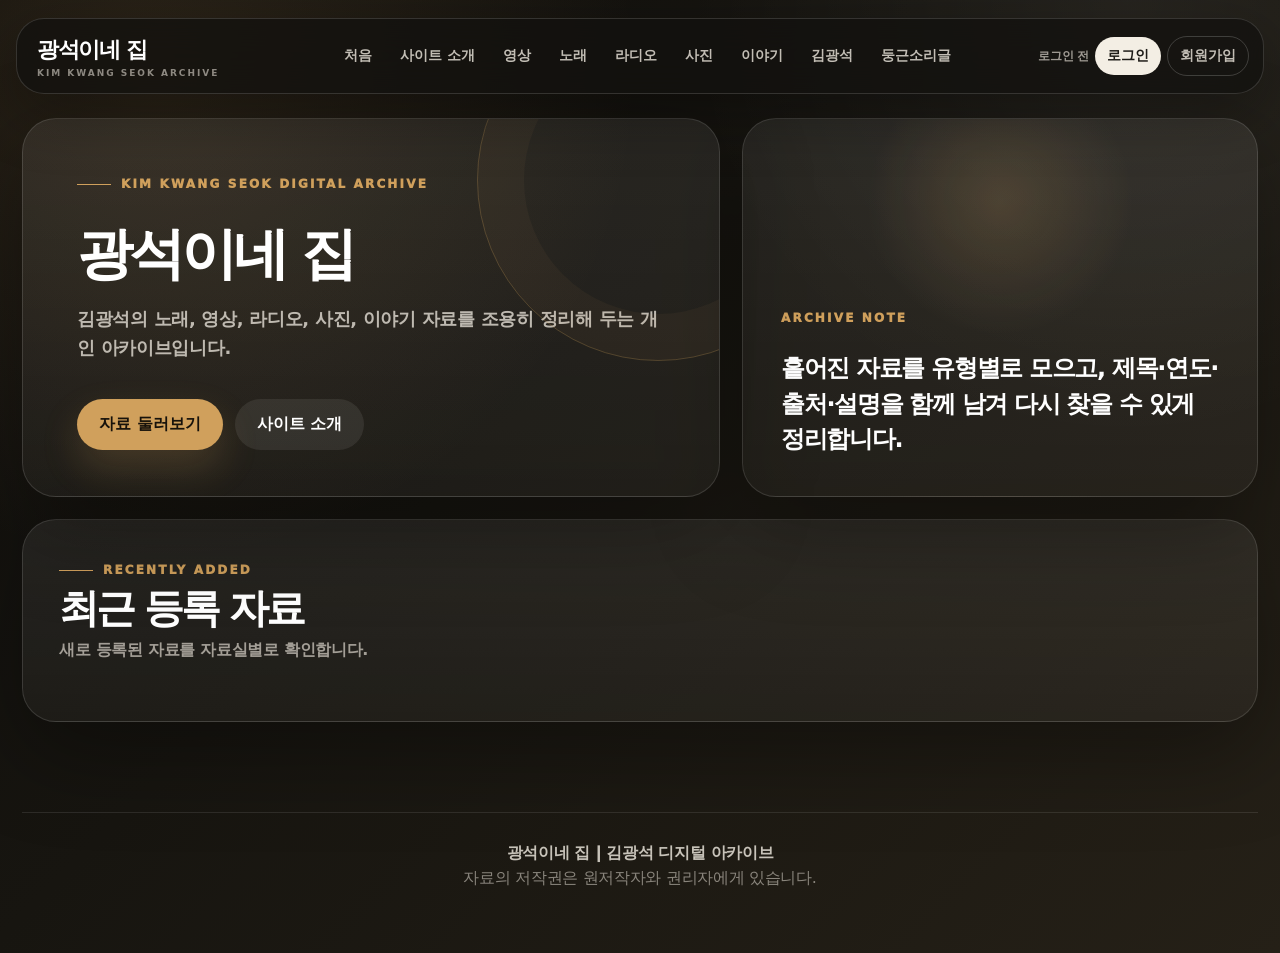
==== index.html @ 129013b8 "Add files via upload" ====
<!DOCTYPE html>
<html lang="ko">
<head>
  <meta charset="UTF-8" />
  <meta name="viewport" content="width=device-width, initial-scale=1.0, maximum-scale=1.0, user-scalable=no, viewport-fit=cover" />

  <script>
    // v117: 관리자 전용 라디오·영상·사진 다운로드 추가
    (function () {
      function blockEvent(event) {
        if (!event) return false;
        event.preventDefault();
        event.stopPropagation();
        return false;
      }

      document.addEventListener("contextmenu", blockEvent, true);
      document.addEventListener("dragstart", blockEvent, true);

      document.addEventListener("keydown", function (event) {
        var key = String(event.key || "").toLowerCase();
        var code = event.keyCode || event.which;
        var ctrl = event.ctrlKey || event.metaKey;
        var shift = event.shiftKey;

        var blocked =
          code === 123 || key === "f12" ||
          (ctrl && shift && ["i", "j", "c", "k"].indexOf(key) !== -1) ||
          (ctrl && ["u", "s"].indexOf(key) !== -1);

        if (blocked) return blockEvent(event);
      }, true);

      document.addEventListener("selectstart", function (event) {
        var tag = event.target && event.target.tagName ? event.target.tagName.toLowerCase() : "";
        if (["input", "textarea", "select", "option"].indexOf(tag) !== -1 || event.target?.isContentEditable) return true;
        return blockEvent(event);
      }, true);
    })();
  </script>
  <title>광석이네 집 | 김광석 디지털 아카이브</title>
  <link rel="stylesheet" href="style.css?v=board-url-no-share-v14" />

  <script>
    // v110: 영상글 수정 시 기존 영상 재생 정보 보존
    (function () {
      var VALID = ["home","siteinfo","videos","songs","radios","photos","stories","about","oneum","loginRequired","login","signup","mypage","admin"];
      function qsa(sel){ return Array.prototype.slice.call(document.querySelectorAll(sel)); }

      function show(page) {
        if (VALID.indexOf(page) === -1) page = "home";

        qsa(".page").forEach(function (el) { el.classList.remove("active"); });
        var target = document.getElementById(page);
        if (target) target.classList.add("active");

        document.body.classList.remove("mobile-nav-open","screen-protect-blur","print-protect");
        var overlay = document.getElementById("screenProtectOverlay");
        if (overlay) overlay.classList.add("hidden");

        var toggle = document.getElementById("mobileMenuToggle");
        if (toggle) {
          toggle.textContent = "☰ 메뉴";
          toggle.setAttribute("aria-expanded", "false");
        }

        try {
          if (location.hash !== "#" + page) history.pushState(null, "", "#" + page);
        } catch(e) {
          location.hash = page;
        }
      }

      window.__hardShowPage = show;
      window.goPage = window.goPage || function(page){ show(page); };

      document.addEventListener("click", function (ev) {
        var toggle = ev.target.closest("#mobileMenuToggle");
        if (toggle) {
          ev.preventDefault();
          ev.stopPropagation();
          var open = !document.body.classList.contains("mobile-nav-open");
          document.body.classList.toggle("mobile-nav-open", open);
          toggle.textContent = open ? "× 닫기" : "☰ 메뉴";
          toggle.setAttribute("aria-expanded", open ? "true" : "false");
          return;
        }

        var btn = ev.target.closest("[data-page-fallback]");
        if (!btn) return;
        ev.preventDefault();
        ev.stopPropagation();
        window.goPage(btn.getAttribute("data-page-fallback"));
      }, true);

      window.addEventListener("hashchange", function () {
        var page = location.hash.replace("#","").trim() || "home";
        if (VALID.indexOf(page) !== -1) show(page);
      });

      document.addEventListener("DOMContentLoaded", function () {
        var overlay = document.getElementById("screenProtectOverlay");
        if (overlay) overlay.classList.add("hidden");
        document.body.classList.remove("screen-protect-blur","print-protect");

        qsa("button[onclick*='goPage']").forEach(function (btn) {
          var match = String(btn.getAttribute("onclick") || "").match(/goPage\('([^']+)'\)/);
          if (match && !btn.hasAttribute("data-page-fallback")) {
            btn.setAttribute("data-page-fallback", match[1]);
          }
        });

        var logo = document.querySelector(".logo[onclick*='goPage']");
        if (logo && !logo.hasAttribute("data-page-fallback")) {
          logo.setAttribute("data-page-fallback", "home");
        }

        var page = location.hash.replace("#","").trim();
        if (page && VALID.indexOf(page) !== -1) show(page);
      });
    })();
  </script>

</head>
<body>

<script>
  // v9: 플레이리스트 완전 제거 안전장치
  (function () {
    window.__KWANGSEOKS_DISABLE_PLAYLIST__ = true;
    function removePlaylistUi() {
      try {
        ["playlistFullDetail", "userPlaylistPlayer", "playlistQueuePanel"].forEach(function (id) {
          var el = document.getElementById(id);
          if (el && el.parentNode) el.parentNode.removeChild(el);
        });
        document.querySelectorAll(".playlist-full-detail,.playlist-player,.playlist-queue-panel,.playlist-add-row").forEach(function (el) {
          if (el && el.parentNode) el.parentNode.removeChild(el);
        });
        document.body && document.body.classList.remove("has-open-playlist-player");
        [
          "kwangseoks_user_playlist_song_ids_v1",
          "kwangseoks_user_playlist_day_key_v1",
          "kwangseoks_user_playlist_state_v1"
        ].forEach(function (key) { localStorage.removeItem(key); });
      } catch (e) {}
    }
    document.addEventListener("DOMContentLoaded", removePlaylistUi);
    window.addEventListener("load", removePlaylistUi);
    setTimeout(removePlaylistUi, 100);
    setTimeout(removePlaylistUi, 800);
  })();
</script>

  <aside id="dailyRecommendPlayer" class="daily-player" aria-label="오늘의 추천곡 플레이어">
    <div class="daily-player-card">
      <button type="button" id="dailyPlayerCloseBtn" class="daily-player-close" aria-label="오늘의 추천곡 닫기">×</button>
      <div class="daily-player-label">오늘의 추천곡</div>
      <img id="dailyPlayerCover" class="daily-player-cover" src="" alt="오늘의 추천곡 커버" draggable="false" oncontextmenu="return false" />
      <div id="dailyPlayerTitle" class="daily-player-title">재생할 곡이 없습니다</div>
      <div id="dailyPlayerSub" class="daily-player-sub">Songs에 음원을 등록하면 오늘의 추천곡이 표시됩니다.</div>

      <div class="daily-player-controls">
        <button type="button" id="dailyPlayerPlayBtn" class="daily-play-btn" aria-label="재생">▶</button>
        <div class="daily-player-time">
          <span id="dailyPlayerCurrent">0:00</span>
          <span id="dailyPlayerDuration">0:00</span>
        </div>
      </div>

      <input id="dailyPlayerProgress" class="daily-player-progress" type="range" min="0" max="1000" value="0" step="1" aria-label="재생 위치" />
      <div class="daily-volume-row compact-volume-row" style="width:78px;max-width:78px;height:18px;margin-top:6px;display:flex;align-items:center;gap:5px;">
        <button type="button" id="dailyPlayerMuteBtn" class="daily-mute-btn" aria-label="음소거" style="width:18px;height:18px;min-width:18px;padding:0;font-size:9px;line-height:1;">V</button>
        <input id="dailyPlayerVolume" class="daily-volume-slider" type="range" min="0" max="100" value="70" step="1" aria-label="볼륨 조절" style="width:54px;max-width:54px;min-width:54px;height:2px;margin:0;padding:0;accent-color:#ffffff;" />
      </div>
      <div class="daily-hide-options" aria-label="오늘의 추천곡 숨기기 옵션">
        <button type="button" id="dailyPlayerHide1hBtn" class="daily-hide-option-btn">1시간 숨기기</button>
        <button type="button" id="dailyPlayerHide24hBtn" class="daily-hide-option-btn">24시간 숨기기</button>
      </div>
      <audio id="dailyPlayerAudio" preload="metadata" controlsList="nodownload noplaybackrate" oncontextmenu="return false"></audio>
    </div>
  </aside>

<div id="screenProtectOverlay" class="screen-protect-overlay hidden">
    <div>화면 보호 모드입니다.</div>
  </div>

  <header class="site-header">
    <div class="logo" onclick="goPage('home')">
      <strong id="siteLogoText">광석이네 집</strong>
      <small id="siteLogoSubText">KIM KWANG SEOK ARCHIVE</small>
    </div>

    <button type="button" id="mobileMenuToggle" class="mobile-menu-toggle" aria-label="모바일 메뉴 열기" aria-expanded="false">☰ 메뉴</button>

    <nav id="siteNav">
      <button data-page-fallback="home" onclick="goPage('home')">처음</button>
      <button data-page-fallback="siteinfo" onclick="goPage('siteinfo')">사이트 소개</button>
      <button data-page-fallback="videos" onclick="goPage('videos')">영상</button>
      <button data-page-fallback="songs" onclick="goPage('songs')">노래</button>
      <button data-page-fallback="radios" onclick="goPage('radios')">라디오</button>
      <button data-page-fallback="photos" onclick="goPage('photos')">사진</button>
      <button data-page-fallback="stories" onclick="goPage('stories')">이야기</button>
      <button data-page-fallback="about" onclick="goPage('about')">김광석</button>
      <button data-page-fallback="oneum" onclick="goPage('oneum')">둥근소리글</button>
    </nav>

    <div class="auth-area">
      <span id="userStatus">로그인 전</span>
      <button id="loginBtn" data-page-fallback="login" onclick="goPage('login')">로그인</button>
      <button id="signupBtn" data-page-fallback="signup" onclick="goPage('signup')">회원가입</button>
      <button id="mypageBtn" class="hidden" data-page-fallback="mypage" onclick="goPage('mypage')">내 정보</button>
      <button id="logoutBtn" class="hidden">로그아웃</button>
    </div>
  </header>

  <main>
    <section id="home" class="page active home-v12-page">
      <audio id="homeVoiceAudio" class="home-voice-hidden-audio" preload="auto" playsinline></audio>
      <button id="homeRecordStage" class="home-record-stage home-v12-record-hidden" type="button" aria-label="오늘의 음반 숨기기">
        <img id="homeRecordDisc" class="home-record-disc" alt="오늘의 음반" />
      </button>

      <section class="home-v12-hero" id="homeHero" aria-label="광석이네 집 메인">
        <div class="home-v12-title-block">
          <p class="home-v12-kicker">KIM KWANG SEOK DIGITAL ARCHIVE</p>
          <h1 id="homeTitle">광석이네 집</h1>
          <p id="homeDescription">김광석의 노래, 영상, 라디오, 사진, 이야기 자료를 조용히 정리해 두는 개인 아카이브입니다.</p>
          <div class="home-v12-actions">
            <button type="button" class="home-v12-primary" data-page-fallback="videos" onclick="goPage('videos')">자료 둘러보기</button>
            <button type="button" class="home-v12-secondary" data-page-fallback="siteinfo" onclick="goPage('siteinfo')">사이트 소개</button>
          </div>
        </div>

        <div class="home-v12-quote-card" aria-label="아카이브 소개">
          <span>ARCHIVE NOTE</span>
          <p>흩어진 자료를 유형별로 모으고, 제목·연도·출처·설명을 함께 남겨 다시 찾을 수 있게 정리합니다.</p>
        </div>
      </section>

      <!-- v15: 홈 화면의 자료 분류 버튼 영역 제거 -->

      <section class="content-section latest-by-category-section home-v12-latest-section">
        <div class="home-v12-section-head">
          <span>RECENTLY ADDED</span>
          <h2>최근 등록 자료</h2>
          <p class="helper-text">새로 등록된 자료를 자료실별로 확인합니다.</p>
        </div>
        <div id="latestByCategory" class="latest-category-grid"></div>
      </section>
    </section>

    <section id="siteinfo" class="page content-page site-info-page">
      <div class="page-title">
        <h1>사이트 안내</h1>
        <p>
          광석이네 집은 김광석을 기억하고 추억하기 위해 만든 개인형 디지털 아카이브입니다.
          김광석 자료방에서 모아 온 자료와 기록을 바탕으로, 노래·영상·사진·라디오·글을 한곳에서 살펴볼 수 있도록 정리하고 있습니다.
        </p>
      </div>

      <div class="site-guide-grid">
        <article class="site-guide-card site-guide-card-wide">
          <h2>광석이네 집은 어떤 공간인가요?</h2>
          <p>
            광석이네 집은 흩어져 있던 김광석 관련 자료를 자료 유형별로 모아두고, 제목·연도·출처·분류·설명을 함께 기록하는 아카이브 공간입니다.
            단순히 파일을 올려두는 곳이 아니라, 언제 어떤 자료인지, 어떤 맥락에서 남겨진 자료인지, 나중에 다시 찾을 때 어떤 단서가 필요한지를 함께 남기는 것을 목표로 합니다.
          </p>
          <p>
            이곳의 중심은 ‘소장’보다 ‘기억’입니다. 노래 한 곡, 공연 영상 하나, 짧은 라디오 음성, 오래된 사진 한 장이라도 그 시대의 분위기와 사람들의 추억을 함께 남기는 방식으로 정리해 가고 있습니다.
          </p>
        </article>

        <article class="site-guide-card site-guide-card-wide site-guide-purpose-card">
          <h2>운영 취지</h2>
          <p>
            광석이네 집은, 김광석을 기억하고 추억하기 위해 김광석 자료방이 만든 온라인 공간입니다.
          </p>
          <p>
            이곳은 한 가수를 소개하기 위한 단순한 자료실이 아닙니다. 김광석이라는 이름을 마음속에 간직하고 있는 사람들, 그의 노래를 들으며 한 시절을 지나온 사람들, 그리고 시간이 흐른 뒤에야 그의 목소리를 처음 만나게 된 사람들이 함께 머물 수 있도록 만든 작은 기억의 집입니다.
          </p>
          <p>
            김광석 자료방은 오랫동안 김광석과 관련된 여러 기록과 자료들을 모으고, 정리하고, 함께 나누기 위해 노력해 왔습니다. 그가 남긴 노래와 무대, 사진과 이야기, 라디오 속 목소리와 작은 기록들은 시간이 흐를수록 더 소중한 기억이 됩니다. 광석이네 집은 그런 자료와 마음들을 조금 더 편안하게 만날 수 있도록 마련한 공간입니다.
          </p>
          <p>
            김광석의 노래는 많은 사람들에게 단순한 음악으로만 남아 있지 않습니다. 어떤 이에게는 청춘의 한 장면이고, 어떤 이에게는 외로웠던 밤을 견디게 해준 위로이며, 또 어떤 이에게는 말로 다 표현하지 못했던 마음을 대신 불러준 목소리입니다. 그의 노래는 화려하지 않았지만 진심이 있었고, 큰 소리로 외치지 않았지만 오래 남는 울림이 있었습니다. 그래서 사람들은 지금도 그의 노래를 다시 듣고, 그의 표정을 다시 바라보며, 그가 남긴 시간들을 조용히 되새깁니다.
          </p>
          <p>
            광석이네 집은 그런 마음에서 출발했습니다. 흩어져 있는 김광석의 노래, 영상, 사진, 라디오 음성, 이야기와 기록들을 한곳에 모아두고, 누구나 편안하게 찾아와 보고 들을 수 있는 공간을 만들고자 했습니다. 오래된 무대 위의 모습, 라디오에서 흘러나오던 목소리, 앨범 속에 담긴 노래들, 그리고 그를 기억하는 여러 흔적들이 이곳에서 다시 하나의 이야기로 이어집니다.
          </p>
          <p>
            이곳에서 김광석은 과거의 인물로만 머물지 않습니다. 그의 노래는 여전히 누군가의 하루에 닿고, 그의 목소리는 지금도 낯선 시간 속에서 위로가 됩니다. 어제의 기억이 오늘의 마음과 만나고, 오래된 노래가 새로운 사람에게 다시 전해지는 곳. 광석이네 집은 바로 그런 만남을 위해 마련된 공간입니다.
          </p>
          <p>
            이 사이트는 김광석을 좋아했던 사람들에게는 다시 찾아오는 추억의 방이 되고, 아직 그를 잘 알지 못하는 사람들에게는 조용히 문을 열고 들어가 보는 첫 번째 입구가 되고자 합니다. 누군가는 이곳에서 잊고 지냈던 노래를 다시 만나고, 누군가는 사진 한 장 속 표정에서 그의 따뜻함을 느끼며, 또 누군가는 라디오 속 짧은 목소리에서 한 시대의 공기를 떠올릴 수 있을 것입니다.
          </p>
          <p>
            광석이네 집은 거창한 기념관이기보다, 마음 편히 들를 수 있는 작은 집에 가깝습니다. 노래가 흐르고, 기억이 머물고, 사람들이 조용히 앉아 이야기를 나누는 곳. 김광석 자료방은 이 공간을 통해 그의 음악을 사랑하는 마음들이 모이고, 시간이 지나도 사라지지 않을 기억들이 함께 지켜지기를 바랍니다.
          </p>
          <p>
            김광석은 떠났지만, 그의 노래는 여전히 우리 곁에 남아 있습니다. 그리고 그 노래를 기억하는 사람들이 있는 한, 그의 목소리는 계속해서 이어질 것입니다. 광석이네 집은 그 이어짐을 담기 위해 만들어졌습니다. 한 사람의 노래가 누군가의 삶 속에서 어떻게 오래 살아남는지, 그리고 그 기억이 어떻게 또 다른 사람에게 전해지는지를 조용히 보여주는 공간입니다.
          </p>
          <p>
            광석이네 집은 김광석을 그리워하는 사람들의 집입니다. 그의 노래를 사랑하는 사람들의 집이고, 그의 시간을 오래도록 기억하고 싶은 사람들의 집입니다. 그리고 그 마음을 소중히 간직해 온 김광석 자료방이, 더 많은 사람들과 함께 기억을 나누기 위해 열어둔 집입니다.
          </p>
          <p>
            이곳에 머무는 동안, 잠시라도 그의 노래가 다시 들리고, 그 시절의 마음이 되살아나고, 잊고 있던 추억 하나가 조용히 떠오른다면 좋겠습니다.
          </p>
          <p class="site-purpose-closing">
            <strong>그래서 광석이네 집은 오늘도 문을 열어둡니다.<br />
            김광석을 기억하는 사람들을 위해,<br />
            그리고 앞으로 김광석을 만나게 될 사람들을 위해.</strong>
          </p>
        </article>

        <article class="site-guide-card site-storage-list-card">
          <h2>자료실 구성</h2>
          <ul class="site-storage-list">
            <li><span class="site-storage-name">영상</span><span class="site-storage-desc">— 공연, 방송, 인터뷰 영상 자료</span></li>
            <li><span class="site-storage-name">노래</span><span class="site-storage-desc">— 앨범별 노래, 라이브 음원, 관련 설명</span></li>
            <li><span class="site-storage-name">라디오</span><span class="site-storage-desc">— 라디오 방송, 인터뷰, 음성 기록</span></li>
            <li><span class="site-storage-name">사진</span><span class="site-storage-desc">— 사진, 이미지, 시기별 기록</span></li>
            <li><span class="site-storage-name">이야기</span><span class="site-storage-desc">— 글, 일기, 이야기 자료</span></li>
            <li><span class="site-storage-name">김광석</span><span class="site-storage-desc">— 김광석에 대한 설명과 정리 글</span></li>
            <li><span class="site-storage-name">둥근소리글</span><span class="site-storage-desc">— 둥근소리글과 관련 기록 모음</span></li>
          </ul>
        </article>

        <article class="site-guide-card">
          <h2>이용 방법</h2>
          <ul>
            <li>상단 메뉴에서 원하는 자료실로 이동합니다.</li>
            <li>검색창에서 제목, 설명, 연도, 출처를 검색할 수 있습니다.</li>
            <li>카테고리 필터로 앨범·방송·공연·글 자료를 좁혀 볼 수 있습니다.</li>
            <li>자료 카드를 누르면 자세히 보기를 통해 설명과 미디어를 확인할 수 있습니다.</li>
            <li>음원은 재생 중 다른 곡을 틀면 기존 곡이 멈추도록 구성되어 있습니다.</li>
          </ul>
        </article>

        <article class="site-guide-card">
          <h2>노래 자료</h2>
          <p>
            Songs에서는 김광석의 노래 자료를 앨범·공연·출처별로 살펴볼 수 있습니다.
            자료 카드를 열면 곡 설명, 연도, 출처, 커버 이미지와 음원을 함께 확인할 수 있습니다.
          </p>
          <p>
            같은 제목의 곡이라도 정규앨범, 다시부르기, 라이브, 방송 음원이 서로 다를 수 있으므로 앨범/분류를 기준으로 구분해 볼 수 있습니다.
          </p>
        </article>

        <article class="site-guide-card">
          <h2>오늘의 추천곡</h2>
          <p>
            오른쪽 추천곡 카드에서는 매일 하나의 노래를 바로 들을 수 있습니다.
            추천곡은 매일 00:00에 자동으로 바뀌며, 노래에 맞는 커버 이미지가 함께 표시됩니다.
            같은 제목의 곡이 여러 앨범에 있을 수 있으므로 곡명 아래에 앨범/분류 정보도 함께 표시됩니다.
          </p>
        </article>


        <article class="site-guide-card">
          <h2>로그인 안내</h2>
          <p>
            일부 자료실은 로그인한 회원만 볼 수 있도록 설정되어 있습니다.
            회원가입 시 이름, 전화번호, 아이디, 이메일, 비밀번호와 개인정보 수집·이용 동의가 필요합니다.
            로그인 정보는 자료 열람과 회원 구분을 위한 목적으로만 사용됩니다.
          </p>
        </article>

        <article class="site-guide-card site-guide-card-wide">
          <h2>자료 등록 기준</h2>
          <p>
            자료를 등록할 때는 가능하면 제목, 연도, 출처, 세부 카테고리를 함께 남기는 것이 좋습니다.
            특히 노래는 같은 제목이라도 정규앨범, 다시부르기, 라이브, 방송 음원이 서로 다를 수 있으므로 앨범/분류를 구분해 두면 나중에 자료를 찾고 비교하기 쉬워집니다.
          </p>
          <p>
            출처가 확실하지 않은 자료는 단정적으로 설명하지 않고, 확인 가능한 정보와 추정 정보를 구분해 적는 것을 권장합니다.
          </p>
        </article>

        <article class="site-guide-card site-guide-card-wide notice-card">
          <h2>저작권 및 자료 이용 안내</h2>
          <p>
            이 사이트의 자료 저작권은 원저작자와 권리자에게 있습니다. 자료는 감상과 기록, 연구 목적의 아카이브 성격으로 정리하며,
            외부 공유나 재배포가 필요한 경우에는 반드시 권리 관계를 먼저 확인해야 합니다.
          </p>
          <p>
            문제가 되는 자료나 수정이 필요한 설명이 있다면 확인 후 정정하거나 비공개 처리할 수 있습니다.
            광석이네 집은 김광석을 소비하기보다, 남겨진 노래와 기록을 조심스럽게 기억하기 위한 공간을 지향합니다.
          </p>
        </article>
      </div>
    </section>

    <section id="videos" class="page content-page">
      <div class="page-title"><h1>영상</h1><p id="videosDesc">김광석의 공연, 방송, 인터뷰 영상을 모아둔 공간입니다.</p></div>
      <div class="toolbar"><input id="videosSearchInput" class="page-search-input" type="search" placeholder="영상 검색: 제목, 설명, 연도, 출처" oninput="loadContents()" />
          <select id="videosSortSelect" class="page-sort-select" onchange="resetPageAndReload('videos')">
            <option value="desc">최신 순</option>
            <option value="asc">오래된 순</option>
          </select><select id="videosTemplateSelect" onchange="quickTemplate('videos', this.value)"><option value="card">카드형</option><option value="gallery">갤러리형</option><option value="list">리스트형</option><option value="timeline">연도별형</option></select><select id="videosCategoryFilter" onchange="loadContents()"><option value="">전체 카테고리</option></select></div>
      <div id="videoList" class="card-grid"></div>
        <div id="videosPagination" class="pagination"></div>
    </section>

    <section id="songs" class="page content-page">
      <div class="page-title"><h1>음반/노래</h1><p id="songsDesc">김광석의 노래와 앨범 정보를 정리한 음악 아카이브입니다.</p></div>
      <div class="toolbar"><input id="songsSearchInput" class="page-search-input" type="search" placeholder="음원 검색: 제목, 설명, 연도, 출처" oninput="loadContents()" />
          <select id="songsSortSelect" class="page-sort-select" onchange="resetPageAndReload('songs')">
            <option value="desc">최신 순</option>
            <option value="asc">오래된 순</option>
          </select><select id="songsCategoryFilter" onchange="loadContents()"><option value="">전체 카테고리</option></select></div>
      <div id="songList" class="list-box"></div>
        <div id="songsPagination" class="pagination"></div>
    </section>

    <section id="radios" class="page content-page">
      <div class="page-title"><h1>라디오</h1><p id="radiosDesc">김광석의 라디오 방송과 인터뷰 음성을 모아둔 공간입니다.</p></div>
      <div class="toolbar"><input id="radiosSearchInput" class="page-search-input" type="search" placeholder="라디오 검색: 제목, 설명, 연도, 출처" oninput="loadContents()" />
          <select id="radiosSortSelect" class="page-sort-select" onchange="resetPageAndReload('radios')">
            <option value="desc">최신 순</option>
            <option value="asc">오래된 순</option>
          </select><select id="radiosCategoryFilter" onchange="loadContents()"><option value="">전체 카테고리</option></select></div>
      <div id="radioList" class="list-box"></div>
        <div id="radiosPagination" class="pagination"></div>
    </section>

    <section id="photos" class="page content-page">
      <div class="page-title"><h1>갤러리</h1><p id="photosDesc">김광석의 시간과 표정을 담은 사진 아카이브입니다.</p></div>
      <div class="toolbar"><input id="photosSearchInput" class="page-search-input" type="search" placeholder="사진 검색: 제목, 설명, 연도, 출처" oninput="loadContents()" />
          <select id="photosSortSelect" class="page-sort-select" onchange="resetPageAndReload('photos')">
            <option value="desc">최신 순</option>
            <option value="asc">오래된 순</option>
          </select><select id="photosTemplateSelect" onchange="quickTemplate('photos', this.value)"><option value="gallery">갤러리형</option><option value="card">카드형</option><option value="timeline">연도별형</option><option value="list">리스트형</option></select><select id="photosCategoryFilter" onchange="loadContents()"><option value="">전체 카테고리</option></select></div>
      <div id="photoList" class="card-grid"></div>
        <div id="photosPagination" class="pagination"></div>
    </section>

    <section id="stories" class="page content-page">
      <div class="page-title"><h1>이야기</h1><p id="storiesDesc">김광석과 관련된 글과 이야기를 모아둔 공간입니다.</p></div>
      <div class="toolbar"><input id="storiesSearchInput" class="page-search-input" type="search" placeholder="이야기 검색: 제목, 설명, 연도, 출처" oninput="loadContents()" />
          <select id="storiesSortSelect" class="page-sort-select" onchange="resetPageAndReload('stories')">
            <option value="desc">최신 순</option>
            <option value="asc">오래된 순</option>
          </select><select id="storiesCategoryFilter" onchange="loadContents()"><option value="">전체 카테고리</option></select></div>
      <div id="storyList" class="card-grid text-archive-grid"></div>
        <div id="storiesPagination" class="pagination"></div>
    </section>

    <section id="about" class="page content-page">
<div class="page-title"><h1>김광석 소개</h1><p id="aboutDesc">김광석에 대한 정보를 볼 수 있는 곳입니다.</p></div>
      <article id="aboutDocument" class="about-document">
        <p class="helper-text">아직 등록된 김광석 관련 글이 없습니다.</p>
      </article>
    </section>

    <section id="oneum" class="page content-page">
      <div class="page-title"><h1>둥근소리글</h1><p id="oneumDesc">김광석의 둥근소리글을 모아둔 곳입니다.</p></div>
      <div class="toolbar"><input id="oneumSearchInput" class="page-search-input" type="search" placeholder="둥근소리글 검색: 제목, 설명, 연도, 출처" oninput="loadContents()" />
          <select id="oneumSortSelect" class="page-sort-select" onchange="resetPageAndReload('oneum')">
            <option value="desc">최신 순</option>
            <option value="asc">오래된 순</option>
          </select><select id="oneumCategoryFilter" onchange="loadContents()"><option value="">전체 카테고리</option></select></div>
      <div id="oneumList" class="card-grid text-archive-grid"></div>
        <div id="oneumPagination" class="pagination"></div>
    </section>
    <section id="loginRequired" class="page auth-page login-required-page">
      <h1>로그인을 하지 않으셨네요!</h1>
      <p>이 자료실은 로그인한 회원만 볼 수 있습니다.</p>
      <div class="login-required-actions">
        <button data-page-fallback="login" onclick="goPage('login')">로그인하기</button>
        <button data-page-fallback="signup" onclick="goPage('signup')">회원가입하기</button>
      </div>
    </section>

    <section id="login" class="page auth-page">
      <h1>로그인</h1>
      <p class="helper-text">아이디 또는 이메일로 로그인할 수 있습니다.</p>
      <input id="loginIdentifier" type="text" placeholder="아이디 또는 이메일" />
      <input id="loginPassword" type="password" placeholder="비밀번호" />
      <button id="doLoginBtn">로그인</button>
    </section>

    <section id="signup" class="page auth-page">
      <h1>회원가입</h1>
      <input id="signupName" type="text" placeholder="이름" />
      <input id="signupPhone" type="tel" placeholder="전화번호" />
      <div class="inline-field"><input id="signupLoginId" type="text" placeholder="아이디" /><button type="button" id="checkLoginIdBtn">중복확인</button></div>
      <p id="loginIdCheckMessage" class="check-message">아이디 중복확인을 해주세요.</p>
      <input id="signupEmail" type="email" placeholder="메일주소" />
      <input id="signupPassword" type="password" placeholder="비밀번호" />
      <label class="checkbox-label"><input id="privacyAgree" type="checkbox" /> 개인정보 수집 및 이용에 동의합니다.</label>
      <button id="doSignupBtn">회원가입</button>
    </section>


    <section id="mypage" class="page auth-page mypage-page">
      <h1>회원 정보</h1>
      <p class="helper-text">이름과 전화번호를 수정할 수 있습니다. 아이디와 이메일은 로그인 식별 정보라 여기서는 수정하지 않습니다.</p>
      <label>아이디</label>
      <input id="mypageLoginId" type="text" disabled />
      <label>이메일</label>
      <input id="mypageEmail" type="email" disabled />
      <label>이름</label>
      <input id="mypageName" type="text" placeholder="이름" />
      <label>전화번호</label>
      <input id="mypagePhone" type="tel" placeholder="전화번호" />
      <button type="button" id="saveMyPageBtn">회원 정보 수정</button>
      <button type="button" id="deleteAccountBtn" class="delete-btn">회원 탈퇴</button>
      <p class="helper-text warning-text">회원 탈퇴는 되돌릴 수 없습니다. 최근 로그인 상태가 아니면 다시 로그인해야 할 수 있습니다.</p>
    </section>

    <section id="admin" class="page">
      <div class="page-title"><h1>관리자 화면</h1><p>글 작성, 사진 저장, 유튜브 URL 등록, 미디어 업로드/GitHub 저장, 자료 수정/삭제, 사이트 설정을 관리합니다.</p></div>

      <div class="admin-tabs">
        <button onclick="showAdminForm('content')">각 페이지 글/사진 등록</button>
        <button onclick="showAdminForm('video')">영상 등록</button>
        <button onclick="showAdminForm('photo')">사진 등록</button>
        <button onclick="showAdminForm('audio')">음원 등록</button>
        <button onclick="showAdminForm('radio')">라디오 등록</button>
        <button onclick="showAdminForm('oneum')">원음 글 등록</button>
        <button onclick="showAdminForm('manage')">자료 수정/삭제</button>
        <button onclick="showAdminForm('template')">템플릿/사이트 수정</button>
        <button onclick="showAdminForm('category')">페이지별 카테고리 만들기</button>
        <button onclick="showAdminForm('bulkSongCover')">SONG 커버사진 일괄 수정</button>
      </div>

      <form id="adminContentForm" class="admin-form">
        <h2>각 페이지 글/사진 등록</h2>
        <input type="hidden" id="editContentId" value="" />
        <label>등록할 페이지</label>
        <select id="contentCategory"><option value="videos">Videos</option><option value="songs">Songs</option><option value="radios">Radios</option><option value="photos">Photos</option><option value="stories">이야기</option><option value="about">About Seok</option></select>
        <label>자료 카테고리 <span class="helper-inline">Ctrl/⌘ 또는 Shift로 여러 개 선택</span></label>
        <select id="contentSubCategory" multiple size="5"></select>
        <input id="contentTitle" type="text" placeholder="제목" />
        <textarea id="contentBody" placeholder="본문 또는 설명"></textarea>
        <input id="contentYear" type="text" placeholder="연도 예: 1994" />
        <input id="contentSource" type="text" placeholder="출처" />
        <label>첨부 이미지</label>
        <input id="contentImageFile" type="file" accept="image/*" />
        <input id="contentImageUrl" type="url" placeholder="https:// 로 시작하는 미디어 링크를 입력하세요" />
        <p class="helper-text">이미지는 자동 압축 후 Firestore에 저장됩니다. Worker 없이 바로 작동합니다.</p>
        <label class="checkbox-label"><input id="contentFeatured" type="checkbox" /> 메인 최신/추천 자료로 활용</label>
        <button type="button" id="saveContentBtn">저장하기</button>
        <button type="button" id="resetContentBtn" class="secondary-btn">입력 초기화</button>
      </form>

      <form id="adminVideoForm" class="admin-form hidden">
        <input id="editVideoId" type="hidden" />
        <h2 id="videoFormTitle">영상 등록</h2>
        <p class="helper-text">유튜브 URL은 바로 저장됩니다. mp4 링크 업로드는 Cloudflare Worker가 정상 연결되어야 GitHub videos 폴더에 저장됩니다. 95MB 이하만 권장합니다.</p>
        <label>자료 카테고리 <span class="helper-inline">여러 개 선택 가능</span></label><select id="videoSubCategory" multiple size="5"></select>
        <input id="videoTitle" type="text" placeholder="영상 제목" />
        <input id="youtubeUrl" type="url" placeholder="https:// 로 시작하는 미디어 링크를 입력하세요" />
        <input id="videoFile" type="file" accept="video/mp4" />
        <input id="videoFileUrl" type="url" placeholder="기본 영상 URL 또는 원본 URL" />
        <input id="videoHlsUrl" type="url" placeholder="HLS 스트리밍 URL master.m3u8 (Archive에 올린 HLS용)" />
        <div class="video-quality-admin-box">
          <h3>화질별 영상 URL</h3>
          <p class="helper-text">큰 원본 영상이 끊길 때는 480p/720p 재생용 파일을 따로 만들거나, FFmpeg로 만든 HLS master.m3u8 주소를 위 입력칸에 넣으면 더 안정적으로 재생됩니다. 모바일은 480p가 먼저 선택됩니다.</p>
          <input id="videoUrl480" type="url" placeholder="480p 모바일용 영상 URL" />
          <input id="videoUrl720" type="url" placeholder="720p 기본 재생용 영상 URL" />
          <input id="videoUrl1080" type="url" placeholder="1080p 고화질 영상 URL" />
          <input id="videoUrlOriginal" type="url" placeholder="원본 영상 URL" />
        </div>
        <input id="videoYear" type="text" placeholder="연도 예: 1995" />
        <input id="videoSource" type="text" placeholder="출처" />
        <textarea id="videoDescription" placeholder="영상 설명"></textarea>
        <label>영상 썸네일 이미지</label>
        <input id="videoImageFile" type="file" accept="image/*" />
        <input id="videoImageUrl" type="url" placeholder="https:// 로 시작하는 미디어 링크를 입력하세요" />
        <button type="button" id="saveVideoBtn">영상 저장</button>
        <button type="button" id="resetVideoBtn" class="secondary-btn">입력 초기화</button>
      </form>

      <form id="adminPhotoForm" class="admin-form hidden">
        <h2>사진 등록</h2>
        <p class="helper-text">사진은 자동 압축 후 Firestore에 바로 저장됩니다.</p>
        <label>자료 카테고리 <span class="helper-inline">여러 개 선택 가능</span></label><select id="photoSubCategory" multiple size="5"></select>
        <input id="photoTitle" type="text" placeholder="사진 제목" />
        <input id="photoFile" type="file" accept="image/*" />
        <input id="photoImageUrl" type="url" placeholder="https:// 로 시작하는 미디어 링크를 입력하세요" />
        <input id="photoYear" type="text" placeholder="연도 예: 1994" />
        <input id="photoSource" type="text" placeholder="출처" />
        <textarea id="photoDescription" placeholder="사진 설명"></textarea>
        <button type="button" id="savePhotoBtn">사진 저장</button>
      </form>

      <form id="adminAudioForm" class="admin-form hidden">
        <h2>음원 등록</h2>
        <p class="helper-text">mp3/wav 링크 업로드는 Cloudflare Worker가 정상 연결되어야 GitHub audios 폴더에 저장됩니다. 95MB 이하만 권장합니다. URL 직접 입력도 가능합니다.</p>
        <label>자료 카테고리 <span class="helper-inline">여러 개 선택 가능</span></label><select id="audioSubCategory" multiple size="5"></select>
        <input id="audioTitle" type="text" placeholder="음원 제목" />
        <input id="audioFile" type="file" accept="audio/mpeg,audio/mp3,audio/wav,.mp3,.wav" />
        <input id="audioFileUrl" type="url" placeholder="https:// 로 시작하는 미디어 링크를 입력하세요" />
        <input id="audioYear" type="text" placeholder="연도 예: 1994" />
        <input id="audioSource" type="text" placeholder="출처" />
        <textarea id="audioDescription" placeholder="음원 설명"></textarea>
        <label>앨범 커버 사진 업로드</label>
        <input id="audioImageFile" type="file" accept="image/*" />
        <input id="audioImageUrl" type="url" placeholder="선택사항: 이미지 URL. 가능하면 위 사진 업로드를 사용하세요." />
        <p class="helper-text">앨범 커버는 사진 파일을 선택하면 자동 압축되어 Firestore에 저장됩니다. PC에서 외부 링크가 막혀 커버가 안 뜨는 문제를 줄이려면 URL보다 사진 업로드를 권장합니다.</p>
        <button type="button" id="saveAudioBtn">음원 저장</button>
      </form>

      <form id="adminRadioForm" class="admin-form hidden">
        <h2>라디오 등록</h2>
        <p class="helper-text">mp3/wav 링크 업로드는 Cloudflare Worker가 정상 연결되어야 GitHub radios 폴더에 저장됩니다. 95MB 이하만 권장합니다. URL 직접 입력도 가능합니다.</p>
        <label>자료 카테고리 <span class="helper-inline">여러 개 선택 가능</span></label><select id="radioSubCategory" multiple size="5"></select>
        <input id="radioTitle" type="text" placeholder="라디오 제목" />
        <input id="radioFile" type="file" accept="audio/mpeg,audio/mp3,audio/wav,.mp3,.wav" />
        <input id="radioFileUrl" type="url" placeholder="https:// 로 시작하는 미디어 링크를 입력하세요" />
        <input id="radioYear" type="text" placeholder="연도 예: 1995" />
        <input id="radioSource" type="text" placeholder="출처 / 방송사 / 프로그램명" />
        <textarea id="radioDescription" placeholder="라디오 설명"></textarea>
        <label>대표 이미지 사진 업로드</label>
        <input id="radioImageFile" type="file" accept="image/*" />
        <input id="radioImageUrl" type="url" placeholder="선택사항: 이미지 URL. 가능하면 위 사진 업로드를 사용하세요." />
        <p class="helper-text">대표 이미지는 사진 파일을 선택하면 자동 압축되어 Firestore에 저장됩니다.</p>
        <button type="button" id="saveRadioBtn">라디오 저장</button>
      </form>

      <form id="adminOneumForm" class="admin-form hidden">
        <h2>원음 글 등록</h2>
        <input type="hidden" id="editOneumId" value="" />
        <p class="helper-text">Oneum 페이지에 올라갈 원음/둥근소리 글을 별도로 등록합니다. 여기서 입력한 날짜와 시간이 사이트 등록 시간이 아니라 Oneum 화면의 업로드일로 표시됩니다.</p>
        <label>자료 카테고리 <span class="helper-inline">여러 개 선택 가능</span></label><select id="oneumSubCategory" multiple size="5"></select>
        <input id="oneumTitle" type="text" placeholder="글 제목" />
        <div class="form-two-col"><input id="oneumAuthor" type="text" placeholder="올린이 닉네임 예: 바람소리" /><input id="oneumAuthorName" type="text" placeholder="이름 예: 홍길동" /></div>
        <input id="oneumDateTime" type="text" placeholder="원음글 업로드일/시간 예: 1995년 6월 3일 10:25" />
        <textarea id="oneumBody" placeholder="본문"></textarea>
        <input id="oneumSource" type="text" placeholder="비고" />

        <label class="checkbox-line oneum-reply-toggle">
          <input id="oneumHasKksReply" type="checkbox" />
          <span>김광석의 답글</span>
        </label>

        <div id="oneumReplyFields" class="oneum-reply-fields hidden">
          <h3>김광석의 답글 등록</h3>
          <p class="helper-text">누군가의 글 아래에 김광석이 답글을 단 자료일 때만 체크하고 함께 입력합니다.</p>
          <input id="oneumReplyTitle" type="text" placeholder="답글 제목" />
          <div class="form-two-col"><input id="oneumReplyAuthor" type="text" placeholder="답글 올린이 닉네임 예: 김광석" /><input id="oneumReplyAuthorName" type="text" placeholder="답글 이름 예: 김광석" /></div>
          <input id="oneumReplyDateTime" type="text" placeholder="답글 날짜/시간 예: 1995년 6월 3일 10:31" />
          <textarea id="oneumReplyBody" placeholder="김광석의 답글 본문"></textarea>
          <input id="oneumReplySource" type="text" placeholder="답글 비고" />
        </div>

        <button type="button" id="saveOneumBtn">원음 글 저장</button>
        <button type="button" id="resetOneumBtn" class="secondary-btn">입력 초기화</button>
      </form>

      <section id="adminManageForm" class="admin-form hidden">
        <h2>자료 수정/삭제</h2>
        <div class="toolbar"><select id="manageCategoryFilter" onchange="renderAdminManageList()"><option value="">전체</option><option value="videos">Videos</option><option value="songs">Songs</option><option value="radios">Radios</option><option value="photos">Photos</option><option value="stories">Stories</option><option value="about">About Seok</option><option value="oneum">Oneum</option></select><button type="button" onclick="loadContents()">새로고침</button></div>
        <div id="adminContentList" class="admin-list"></div>
      </section>

      <form id="adminTemplateForm" class="admin-form hidden">
        <h2>템플릿/사이트 수정</h2>
        <h3>사이트 기본 문구</h3>
        <input id="settingSiteName" type="text" placeholder="사이트명" />
        <input id="settingSiteSubName" type="text" placeholder="보조명" />
        <input id="settingHomeTitle" type="text" placeholder="메인 제목" />
        <textarea id="settingHomeDescription" placeholder="메인 설명"></textarea>
        <label>메인 큰 배경 사진</label>
        <input id="settingHomeBgFile" type="file" accept="image/*" />
        <input id="settingHomeBgUrl" type="url" placeholder="https:// 로 시작하는 미디어 링크를 입력하세요" />
        <p class="helper-text">메인 배경은 파일 선택(선택사항) 후 저장하면 바로 바뀝니다. 자동 압축 후 Firestore에 저장됩니다.</p>

        <h3>글씨/색상 디자인</h3>
        <div class="design-grid">
          <label>사이트 배경색<input id="settingBodyBgColor" type="color" value="#f6f0e7" /></label>
          <label>상단 메뉴 배경색<input id="settingHeaderBgColor" type="color" value="#2d241f" /></label>
          <label>버튼 색상<input id="settingButtonColor" type="color" value="#7a4d35" /></label>
          <label>박스/카드 배경색<input id="settingCardBgColor" type="color" value="#fffaf4" /></label>
          <label>기본 글씨 색상<input id="settingTextColor" type="color" value="#2f2924" /></label>
          <label>메인 배경 글씨 색상<input id="settingHeroTextColor" type="color" value="#ffffff" /></label>
          <label>메뉴 글씨 색상<input id="settingNavTextColor" type="color" value="#f8eee3" /></label>
          <label>기본 글씨 크기(px)<input id="settingBaseFontSize" type="number" min="12" max="24" value="16" /></label>
          <label>메인 제목 크기(px)<input id="settingHeroTitleSize" type="number" min="24" max="72" value="46" /></label>
          <label>메인 설명 크기(px)<input id="settingHeroDescSize" type="number" min="12" max="36" value="20" /></label>
        </div>
        <button type="button" id="applyDesignPreviewBtn" class="secondary-btn">색상/글씨 크기 바로 미리보기</button>
        <button type="button" id="resetDesignBtn" class="secondary-btn">기본 색상으로 되돌리기</button>

        
          <h3>홈 화면 김광석 육성</h3>
          <input id="homeVoiceTitleInput" type="text" placeholder="육성 제목 예: 김광석의 목소리" />
          <textarea id="homeVoiceDescriptionInput" placeholder="육성 설명 예: 잠시 그의 목소리를 들어보세요."></textarea>
          <input id="homeVoiceUrlInput" type="url" placeholder="기본값: https://mdshoons.github.io/kwangseoks/audios/kim-kwangseok-voice-greeting.mp3" />
          <p class="helper-text">※ GitHub audios/radios 폴더에 올라간 mp3 또는 wav 주소를 넣으면 홈 화면 큰 사진 영역에 마우스가 닿을 때 재생됩니다. 화면에는 플레이어가 표시되지 않습니다.</p>

          <h3>페이지 설명 문구</h3>
        <textarea id="settingVideosDesc" placeholder="Videos 설명"></textarea>
        <textarea id="settingSongsDesc" placeholder="Songs 설명"></textarea>
        <textarea id="settingRadiosDesc" placeholder="Radios 설명"></textarea>
        <textarea id="settingPhotosDesc" placeholder="Photos 설명"></textarea>
        <textarea id="settingStoriesDesc" placeholder="이야기 설명"></textarea>
        <textarea id="settingAboutDesc" placeholder="About Seok 설명"></textarea>
        <textarea id="settingOneumDesc" placeholder="Oneum 설명"></textarea>

        <h3>페이지 템플릿</h3>
        <label>변경할 페이지</label>
        <select id="templatePage"><option value="home">Home</option><option value="videos">Videos</option><option value="songs">Songs</option><option value="radios">Radios</option><option value="photos">Photos</option><option value="stories">Stories</option><option value="about">About Seok</option><option value="oneum">Oneum</option></select>
        <label>템플릿</label>
        <select id="templateType"><option value="card">카드형</option><option value="gallery">갤러리형</option><option value="list">리스트형</option><option value="timeline">연도별형</option><option value="wide">넓은 본문형</option></select>
        <button type="button" id="saveTemplateBtn">템플릿만 저장</button>
        <button type="button" id="saveSiteSettingsBtn">사이트 문구/배경/디자인 저장</button>
      </form>

      <section id="adminCategoryForm" class="admin-form hidden">
        <h2>페이지별 카테고리 만들기</h2>
        <p class="helper-text">예: Songs 페이지에 1집, 2집 / Videos 페이지에 공연, 방송, 인터뷰 등을 만들 수 있습니다.</p>
        <label>카테고리를 만들 페이지</label>
        <select id="categoryPage"><option value="videos">Videos</option><option value="songs">Songs</option><option value="radios">Radios</option><option value="photos">Photos</option><option value="stories">Stories</option><option value="about">About Seok</option><option value="oneum">Oneum</option></select>
        <input id="newCategoryName" type="text" placeholder="새 카테고리 이름 예: 1집, 2집, 공연, 인터뷰" />
        <button type="button" id="saveCategoryBtn">카테고리 생성</button>
        <h3>현재 카테고리</h3>
        <div id="categoryList" class="category-list"></div>
      </section>

      <section id="adminBulkSongCoverForm" class="admin-form hidden">
        <h2>SONG 커버사진 일괄 수정</h2>
        <p class="helper-text">페이지별 카테고리 만들기 옆 메뉴로 분리했습니다. 선택한 Songs 카테고리에 들어있는 노래들의 커버사진만 한 번에 같은 이미지로 바꿉니다.</p>
        <div class="bulk-song-cover-panel">
          <label>수정할 SONG 카테고리</label>
          <select id="bulkSongCoverCategory"><option value="">SONG 카테고리 선택</option></select>
          <label>새 커버사진 파일</label>
          <input id="bulkSongCoverFile" type="file" accept="image/*" />
          <input id="bulkSongCoverUrl" type="url" placeholder="또는 이미지 URL 입력" />
          <p class="helper-text">제목, 음원 URL, 설명, 연도, 출처, 카테고리는 그대로 두고 커버사진만 수정합니다.</p>
          <button type="button" onclick="saveBulkSongCover()">선택 카테고리 SONG 커버사진 일괄 수정</button>
          <p id="bulkSongCoverStatus" class="helper-text"></p>
        </div>
      </section>
    </section>
  </main>

  <div id="contentDetailModal" class="detail-modal hidden" onclick="closeContentDetail(event)">
    <div class="detail-modal-inner" onclick="event.stopPropagation()">
      <button type="button" class="detail-close-btn" onclick="closeContentDetail()">닫기 ×</button>
      <div id="detailMediaArea" class="detail-media-area"></div>
      <div class="detail-text-area"><h2 id="detailTitle"></h2><p id="detailCategory"></p><p id="detailMeta"></p><div id="detailDescription"></div></div>
    </div>
  </div>

  <div id="coverZoomModal" class="cover-zoom-modal hidden" onclick="closeCoverZoom(event)" aria-label="앨범 자켓 크게 보기">
    <div class="cover-zoom-inner" onclick="event.stopPropagation()">
      <button type="button" class="cover-zoom-close" onclick="closeCoverZoom()">닫기 ×</button>
      <img id="coverZoomImage" src="" alt="앨범 자켓" draggable="false" oncontextmenu="return false" />
      <div id="coverZoomCaption" class="cover-zoom-caption"></div>
    </div>
  </div>
<div class="version-marker">v14-board-url-no-share-ui</div>
  <footer><p id="footerTitle">광석이네 집 | 김광석 디지털 아카이브</p><p>자료의 저작권은 원저작자와 권리자에게 있습니다.</p></footer>
  <script type="module" src="app.js?v=home-menu-title-fix-v15"></script>
</body>
</html>
---- style.css ----
/* 광석이네 집 v7 — restart archive redesign
   기능은 app.js의 기존 ID와 class를 유지하고, 화면만 처음부터 다시 설계한 CSS입니다. */
:root{
  --bg:#12110f;
  --bg2:#191713;
  --paper:#f3eee4;
  --paper2:#e6ddcc;
  --ink:#1e1c18;
  --muted:#7f7567;
  --line:rgba(255,255,255,.12);
  --line-dark:rgba(30,28,24,.12);
  --accent:#d0a05c;
  --accent2:#8f5a2a;
  --danger:#b54848;
  --radius:24px;
  --shadow:0 30px 90px rgba(0,0,0,.35);
  --header-h:76px;
}
*{box-sizing:border-box}
html{scroll-behavior:smooth}
body{
  margin:0;
  min-height:100vh;
  background:
    radial-gradient(circle at 12% 8%, rgba(208,160,92,.14), transparent 34%),
    radial-gradient(circle at 88% 0%, rgba(255,255,255,.06), transparent 30%),
    linear-gradient(135deg,#0f0e0c 0%,#171510 42%,#252017 100%);
  color:var(--paper);
  font-family: ui-sans-serif, system-ui, -apple-system, BlinkMacSystemFont, "Pretendard", "Noto Sans KR", "Apple SD Gothic Neo", sans-serif;
  letter-spacing:-.02em;
  overflow-x:hidden;
}
body::before{
  content:"";
  position:fixed;
  inset:0;
  pointer-events:none;
  opacity:.18;
  background-image:
    linear-gradient(rgba(255,255,255,.035) 1px, transparent 1px),
    linear-gradient(90deg, rgba(255,255,255,.025) 1px, transparent 1px);
  background-size:42px 42px;
  mask-image:linear-gradient(to bottom, rgba(0,0,0,.9), rgba(0,0,0,.12));
  z-index:-1;
}
a{color:inherit}
button,input,select,textarea{font:inherit}
button{cursor:pointer}
img,video{max-width:100%}
.hidden{display:none!important}
.version-marker{position:fixed;left:-9999px;top:-9999px;font-size:1px;color:transparent}
.screen-protect-overlay.hidden{display:none!important}
.screen-protect-overlay{
  position:fixed;inset:0;z-index:99999;display:grid;place-items:center;
  background:rgba(0,0,0,.84);color:#fff;font-size:20px;font-weight:800;
}
main{width:min(1360px,calc(100% - 44px));margin:0 auto;padding:110px 0 90px}
.page{display:none;animation:pageIn .35s ease both}
.page.active{display:block}
@keyframes pageIn{from{opacity:0;transform:translateY(10px)}to{opacity:1;transform:none}}

/* Header */
.site-header{
  position:fixed;top:18px;left:50%;transform:translateX(-50%);z-index:1000;
  width:min(1360px,calc(100% - 32px));
  min-height:var(--header-h);
  display:grid;grid-template-columns:220px 1fr auto;align-items:center;gap:14px;
  padding:12px 14px 12px 20px;
  background:rgba(18,17,15,.78);
  border:1px solid rgba(255,255,255,.14);
  border-radius:28px;
  box-shadow:0 20px 60px rgba(0,0,0,.32);
  backdrop-filter:blur(18px);
}
.logo{display:flex;flex-direction:column;gap:3px;user-select:none;min-width:0}
.logo strong{font-size:22px;font-weight:950;letter-spacing:-.06em;color:#fff}
.logo small{font-size:9px;letter-spacing:.22em;color:rgba(243,238,228,.54);font-weight:800}
#siteNav{display:flex;align-items:center;gap:4px;justify-content:center;min-width:0;overflow:auto;scrollbar-width:none}
#siteNav::-webkit-scrollbar{display:none}
#siteNav button,.auth-area button,.mobile-menu-toggle{
  border:0;border-radius:999px;padding:10px 12px;
  background:transparent;color:rgba(243,238,228,.78);font-size:14px;font-weight:800;white-space:nowrap;
}
#siteNav button:hover,.auth-area button:hover,.mobile-menu-toggle:hover{background:rgba(255,255,255,.09);color:#fff}
.auth-area{display:flex;align-items:center;justify-content:flex-end;gap:6px;min-width:0}
#userStatus{max-width:120px;overflow:hidden;text-overflow:ellipsis;white-space:nowrap;color:rgba(243,238,228,.62);font-size:12px;font-weight:800}
#loginBtn,#mypageBtn{background:var(--paper);color:var(--ink)}
#signupBtn{border:1px solid rgba(255,255,255,.18)}
#logoutBtn{background:rgba(181,72,72,.15);color:#ffd4d4}
.mobile-menu-toggle{display:none;border:1px solid rgba(255,255,255,.16)}

/* Home */
.restart-home-page{padding-top:6px}
.restart-hero{
  min-height:620px;
  display:grid;grid-template-columns:1.12fr .88fr;gap:28px;align-items:stretch;
}
.restart-hero-left,.restart-hero-right,.restart-statement,.restart-latest-section,.content-page,.auth-page,#admin{
  border:1px solid rgba(255,255,255,.13);
  background:linear-gradient(180deg,rgba(255,255,255,.08),rgba(255,255,255,.035));
  border-radius:34px;
  box-shadow:var(--shadow);
}
.restart-hero-left{padding:58px 56px;display:flex;flex-direction:column;justify-content:space-between;position:relative;overflow:hidden}
.restart-hero-left::after{
  content:"";position:absolute;right:-80px;bottom:-120px;width:360px;height:360px;border:1px solid rgba(208,160,92,.2);border-radius:50%;box-shadow:inset 0 0 0 42px rgba(208,160,92,.04);pointer-events:none
}
.restart-kicker,.restart-section-head span,.restart-statement span{
  display:inline-flex;align-items:center;gap:10px;color:var(--accent);font-size:12px;font-weight:950;letter-spacing:.18em;text-transform:uppercase
}
.restart-kicker::before,.restart-section-head span::before,.restart-statement span::before{content:"";width:32px;height:1px;background:var(--accent)}
.restart-hero h1{margin:22px 0 0;font-size:clamp(52px,8vw,112px);line-height:.88;letter-spacing:-.09em;color:#fff;font-weight:950}
.restart-hero p{max-width:640px;margin:28px 0 0;font-size:20px;line-height:1.7;color:rgba(243,238,228,.72);font-weight:650}
.restart-search-panel{display:grid;grid-template-columns:repeat(2,minmax(0,1fr));gap:10px;margin-top:46px;max-width:650px}
.restart-search-panel button,.restart-room-strip button{
  text-align:left;border:1px solid rgba(255,255,255,.12);background:rgba(255,255,255,.06);color:var(--paper);border-radius:20px;padding:18px 18px;font-weight:900;transition:.2s ease;
}
.restart-search-panel button span{display:block;color:var(--accent);font-size:12px;margin-bottom:6px;letter-spacing:.1em}
.restart-search-panel button:hover,.restart-room-strip button:hover{transform:translateY(-3px);background:rgba(208,160,92,.14);border-color:rgba(208,160,92,.5)}
.restart-hero-actions{display:flex;gap:12px;flex-wrap:wrap;margin-top:34px}
.restart-hero-actions button,.primary-action,.ghost-action{
  border:0;border-radius:999px;padding:14px 20px;font-weight:950
}
.primary-action{background:var(--accent);color:#17120b;box-shadow:0 18px 38px rgba(208,160,92,.2)}
.ghost-action{background:rgba(255,255,255,.08);color:#fff;border:1px solid rgba(255,255,255,.16)}
.restart-hero-right{padding:28px;display:grid;place-items:center;position:relative;overflow:hidden}
.restart-hero-right::before{content:"";position:absolute;inset:28px;border:1px dashed rgba(255,255,255,.15);border-radius:30px;pointer-events:none}
.archive-index-card{
  width:min(460px,100%);min-height:540px;padding:28px;
  background:linear-gradient(145deg,#f4ead8,#d9c6a6);
  color:var(--ink);border-radius:28px;box-shadow:0 30px 70px rgba(0,0,0,.38);position:relative;overflow:hidden;
}
.archive-index-card::after{content:"";position:absolute;left:0;right:0;top:106px;border-top:1px solid rgba(30,28,24,.12)}
.index-card-top{display:flex;align-items:flex-start;justify-content:space-between;gap:12px;position:relative;z-index:1}
.index-card-top span{font-size:11px;font-weight:950;letter-spacing:.18em;color:var(--muted)}
.index-card-top strong{font-size:23px;font-weight:950;letter-spacing:-.07em}
.restart-record-stage{margin:62px auto 36px;width:250px;height:250px;border:0;border-radius:50%;background:#15120d;display:grid;place-items:center;box-shadow:0 18px 60px rgba(0,0,0,.35), inset 0 0 0 18px rgba(255,255,255,.04);overflow:hidden;position:relative}
.restart-record-disc{width:100%;height:100%;object-fit:cover;border-radius:50%;display:block;animation:discFloat 8s ease-in-out infinite alternate}
.restart-record-disc[src=""],.restart-record-disc:not([src]){display:none}
.restart-record-stage::before{content:"";width:74%;height:74%;border-radius:50%;background:repeating-radial-gradient(circle,#29231b 0 5px,#15120d 6px 9px);position:absolute}
@keyframes discFloat{from{transform:rotate(-2deg) scale(1)}to{transform:rotate(3deg) scale(1.015)}}
.archive-index-card dl{margin:0;display:grid;gap:14px;position:relative;z-index:1}
.archive-index-card dl div{display:grid;grid-template-columns:76px 1fr;gap:14px;border-top:1px solid rgba(30,28,24,.12);padding-top:14px}
.archive-index-card dt{font-size:11px;font-weight:950;color:var(--accent2);letter-spacing:.16em}
.archive-index-card dd{margin:0;font-size:14px;font-weight:800;line-height:1.45;color:#342a1c}
.restart-room-strip{display:grid;grid-template-columns:repeat(6,minmax(0,1fr));gap:10px;margin:22px 0}
.restart-room-strip button{min-height:110px}
.restart-room-strip b{display:block;font-size:20px;letter-spacing:-.04em;color:#fff}
.restart-room-strip span{display:block;margin-top:10px;color:rgba(243,238,228,.58);font-size:13px;font-weight:750;line-height:1.35}
.restart-statement{display:grid;grid-template-columns:360px 1fr;gap:34px;align-items:center;padding:36px 40px;margin:22px 0}
.restart-statement h2{margin:12px 0 0;font-size:34px;line-height:1.15;letter-spacing:-.07em;color:#fff}
.restart-statement p{margin:0;color:rgba(243,238,228,.72);font-size:17px;line-height:1.75;font-weight:650}
.restart-latest-section{padding:34px;margin-top:22px}
.restart-section-head{margin-bottom:20px}
.restart-section-head h2{margin:10px 0 6px;font-size:36px;letter-spacing:-.07em;color:#fff}

/* Common page layout */
.content-page,#admin,.auth-page{padding:38px;margin:0 auto;max-width:1260px}
.page-title{margin-bottom:26px;padding-bottom:22px;border-bottom:1px solid rgba(255,255,255,.12)}
.page-title h1,.auth-page h1,#admin .page-title h1{margin:0 0 12px;font-size:clamp(38px,5vw,72px);line-height:.95;letter-spacing:-.08em;color:#fff;font-weight:950}
.page-title p,.helper-text{margin:0;color:rgba(243,238,228,.62);font-size:16px;line-height:1.65;font-weight:650}
.toolbar{display:grid;grid-template-columns:minmax(220px,1fr) repeat(3,auto);gap:10px;margin-bottom:24px;padding:12px;border:1px solid rgba(255,255,255,.1);border-radius:22px;background:rgba(0,0,0,.16)}
input,select,textarea{
  width:100%;border:1px solid rgba(255,255,255,.14);background:rgba(255,255,255,.08);color:#fff;border-radius:16px;padding:13px 14px;outline:none;transition:.2s ease
}
input::placeholder,textarea::placeholder{color:rgba(243,238,228,.42)}
input:focus,select:focus,textarea:focus{border-color:rgba(208,160,92,.75);box-shadow:0 0 0 4px rgba(208,160,92,.12)}
select option{background:#191713;color:#fff}
textarea{min-height:130px;resize:vertical;line-height:1.6}
button:not(.logo):not(.home-record-stage):not(.restart-room-strip button):not(.restart-search-panel button):not(#siteNav button):not(.auth-area button):not(.mobile-menu-toggle):not(.daily-player-close):not(.detail-close-btn):not(.cover-zoom-close){
  border:0;border-radius:14px;background:var(--accent);color:#17120b;padding:12px 16px;font-weight:950;transition:.18s ease
}
button:hover{filter:brightness(1.04)}
button:active{transform:translateY(1px)}
.secondary-btn,.ghost-action{background:rgba(255,255,255,.08)!important;color:#fff!important;border:1px solid rgba(255,255,255,.14)!important}
.delete-btn{background:var(--danger)!important;color:#fff!important}
.warning-text{color:#ffd2d2!important}

/* Cards & lists */
.card-grid{display:grid;grid-template-columns:repeat(3,minmax(0,1fr));gap:18px}
.card,.list-item,.latest-category-box,.site-guide-card,.admin-form,.admin-row,.category-chip,.bulk-song-cover-panel{
  background:rgba(255,255,255,.075);border:1px solid rgba(255,255,255,.13);border-radius:24px;box-shadow:0 16px 45px rgba(0,0,0,.18);overflow:hidden
}
.card,.list-item,.latest-mini-card{transition:.2s ease;cursor:pointer}
.card:hover,.list-item:hover,.latest-mini-card:hover{transform:translateY(-4px);border-color:rgba(208,160,92,.55);background:rgba(208,160,92,.10)}
.card img,.card video,.card-inline-video{width:100%;aspect-ratio:16/10;object-fit:cover;background:#0c0b0a;display:block;border:0}
.card-placeholder{width:100%;aspect-ratio:16/10;display:grid;place-items:center;background:linear-gradient(145deg,#2c2418,#14120f);color:rgba(243,238,228,.62);font-weight:950}
.card-body{padding:18px}
.card-body h3,.list-item h3,.latest-mini-card strong{margin:0 0 10px;font-size:20px;letter-spacing:-.05em;color:#fff;line-height:1.25}
.card-body p,.list-item p,.text-preview{margin:8px 0;color:rgba(243,238,228,.63);font-size:14px;line-height:1.55}
.category-badge,.oneum-reply-badge{display:inline-flex;align-items:center;border:1px solid rgba(208,160,92,.35);color:#e7bd7a;background:rgba(208,160,92,.1);border-radius:999px;padding:5px 9px;font-size:12px;font-weight:900;margin:2px 4px 6px 0}
.list-box{display:grid;gap:14px}
.list-item{padding:18px;display:grid;grid-template-columns:130px 1fr;gap:18px;align-items:center}
.list-item:not(.with-image){grid-template-columns:1fr}
.list-item img,.audio-archive-cover{width:130px;height:130px;object-fit:cover;border-radius:18px;background:#0c0b0a;border:1px solid rgba(255,255,255,.1)}
.audio-archive-shell{display:grid;grid-template-columns:130px 1fr;gap:18px;align-items:center;width:100%}
.audio-archive-meta h3{margin:0 0 10px;font-size:22px;color:#fff;letter-spacing:-.06em}
.audio-archive-summary{color:rgba(243,238,228,.62);line-height:1.6}
.playlist-add-row,.admin-download-row{margin-top:12px}
.playlist-add-btn,.admin-download-btn{font-size:13px;padding:9px 11px!important;border-radius:999px!important;background:rgba(255,255,255,.09)!important;color:#fff!important;border:1px solid rgba(255,255,255,.14)!important}
.text-archive-grid{grid-template-columns:repeat(3,minmax(0,1fr))}
.text-archive-card .card-body{min-height:180px}
.read-more-hint{display:inline-block;margin-top:10px;color:var(--accent);font-weight:950;font-size:13px}
.created-date{color:rgba(243,238,228,.44)!important;font-size:12px!important}

/* Latest */
.latest-category-grid{display:grid;grid-template-columns:repeat(3,minmax(0,1fr));gap:14px}
.latest-category-box{padding:18px}
.latest-category-box h3{margin:0 0 14px;color:#fff;font-size:20px;letter-spacing:-.05em}
.latest-mini-card{border-top:1px solid rgba(255,255,255,.1);padding:14px 0}
.latest-mini-card:first-of-type{border-top:0;padding-top:0}
.latest-mini-card p{margin:6px 0 0;color:rgba(243,238,228,.55);font-size:13px;line-height:1.45}

/* Site info */
.site-guide-grid{display:grid;grid-template-columns:repeat(2,minmax(0,1fr));gap:18px}
.site-guide-card{padding:24px;box-shadow:none;overflow:visible}
.site-guide-card-wide{grid-column:1/-1}
.site-guide-card h2{margin:0 0 14px;color:#fff;font-size:24px;letter-spacing:-.06em}
.site-guide-card p,.site-guide-card li{color:rgba(243,238,228,.66);line-height:1.75;font-weight:600}
.site-guide-card ul{margin:0;padding-left:18px}
.site-storage-list{display:grid;gap:10px;list-style:none!important;padding:0!important}
.site-storage-list li{display:flex;gap:8px;flex-wrap:wrap;border-bottom:1px solid rgba(255,255,255,.08);padding-bottom:10px}
.site-storage-name{color:var(--accent);font-weight:950}
.site-purpose-closing{color:#fff!important;font-size:18px!important}

/* Auth and admin */
.auth-page{max-width:520px;display:none}
.auth-page.active{display:grid;gap:14px}
.checkbox-label,.checkbox-line{display:flex;align-items:center;gap:10px;color:rgba(243,238,228,.72);font-weight:750}
.checkbox-label input,.checkbox-line input{width:auto}
.inline-field,.form-two-col{display:grid;grid-template-columns:1fr auto;gap:10px;align-items:center}
.check-message{margin:0;color:rgba(243,238,228,.55);font-size:13px}
.admin-tabs{display:flex;flex-wrap:wrap;gap:8px;margin-bottom:18px;padding:12px;border:1px solid rgba(255,255,255,.1);border-radius:22px;background:rgba(0,0,0,.16)}
.admin-tabs button{background:rgba(255,255,255,.08)!important;color:#fff!important;border:1px solid rgba(255,255,255,.12)!important;border-radius:999px!important;padding:10px 13px!important;font-size:13px}
.admin-form{padding:24px;margin-top:16px;display:grid;gap:12px;overflow:visible}
.admin-form.hidden{display:none!important}
.admin-form h2{margin:0 0 8px;color:#fff;font-size:26px;letter-spacing:-.06em}
.admin-form label{color:rgba(243,238,228,.7);font-weight:850;font-size:14px;margin-top:4px}
.design-grid{display:grid;grid-template-columns:repeat(2,minmax(0,1fr));gap:14px}
.admin-list{display:grid;gap:12px;margin-top:14px}
.admin-row{display:flex;justify-content:space-between;gap:12px;padding:16px;align-items:center;box-shadow:none}
.admin-row strong{color:#fff}.admin-row p{margin:6px 0 0;color:rgba(243,238,228,.55)}
.admin-row-actions{display:flex;gap:8px;flex-shrink:0}
.category-list{display:flex;flex-wrap:wrap;gap:8px}
.category-chip{display:inline-flex;align-items:center;gap:8px;padding:8px 8px 8px 12px;border-radius:999px;box-shadow:none}
.category-chip span{font-weight:850}.category-chip button{padding:5px 8px!important;border-radius:999px!important;background:rgba(181,72,72,.25)!important;color:#fff!important}

/* Audio mono player */
.radio-mono-player{display:grid;grid-template-columns:auto 1fr auto;align-items:center;gap:10px;width:100%;padding:12px;border:1px solid rgba(255,255,255,.12);border-radius:18px;background:rgba(0,0,0,.22)}
.radio-mono-play,.radio-mono-mute{width:38px;height:38px;border-radius:50%!important;padding:0!important;display:grid;place-items:center;background:var(--paper)!important;color:var(--ink)!important}
.radio-mono-progress,.daily-player-progress{width:100%;accent-color:var(--accent)}
.radio-mono-time{display:flex;gap:4px;font-size:12px;color:rgba(243,238,228,.58);white-space:nowrap}.radio-mono-volume-row{display:none}

/* Floating players */
.daily-player{position:fixed;right:18px;bottom:18px;z-index:900;width:250px;transition:.25s ease}
.playlist-player{right:286px}.daily-player.closed{transform:translateY(calc(100% + 30px));opacity:0;pointer-events:none}
.daily-player-card{background:rgba(18,17,15,.86);backdrop-filter:blur(16px);border:1px solid rgba(255,255,255,.16);border-radius:24px;padding:14px;box-shadow:0 20px 60px rgba(0,0,0,.4);color:#fff;position:relative}
.daily-player-close{position:absolute;right:10px;top:10px;width:28px;height:28px;border:1px solid rgba(255,255,255,.15);border-radius:50%;background:rgba(255,255,255,.08);color:#fff;font-weight:950}
.daily-player-label{font-size:11px;letter-spacing:.15em;color:var(--accent);font-weight:950;text-transform:uppercase;margin-bottom:10px;padding-right:28px}
.daily-player-cover{width:100%;aspect-ratio:1/1;object-fit:cover;border-radius:18px;background:#0d0c0b;border:1px solid rgba(255,255,255,.1)}
.daily-player-cover[src=""],.daily-player-cover:not([src]){display:none}
.daily-player-title{font-weight:950;margin-top:10px;line-height:1.25;letter-spacing:-.04em;white-space:nowrap;overflow:hidden;text-overflow:ellipsis}
.daily-player-sub{color:rgba(243,238,228,.58);font-size:12px;margin-top:4px;line-height:1.35;max-height:34px;overflow:hidden}
.daily-player-controls{display:flex;align-items:center;gap:10px;margin-top:10px}.daily-play-btn{width:38px;height:38px;border-radius:50%!important;padding:0!important}.daily-player-time{display:flex;justify-content:space-between;gap:10px;width:100%;font-size:12px;color:rgba(243,238,228,.65)}
.daily-hide-options,.playlist-player-actions{display:flex;gap:6px;flex-wrap:wrap;margin-top:8px}.daily-hide-option-btn{font-size:11px!important;padding:7px 8px!important;background:rgba(255,255,255,.08)!important;color:#fff!important;border:1px solid rgba(255,255,255,.12)!important;border-radius:999px!important}
.playlist-nav-btn{width:32px;height:32px;padding:0!important;border-radius:50%!important;background:rgba(255,255,255,.08)!important;color:#fff!important}.playlist-queue-panel{margin-top:10px;border-top:1px solid rgba(255,255,255,.1);padding-top:10px}.playlist-queue-head{display:flex;align-items:center;justify-content:space-between;font-size:12px}.playlist-queue-clear{font-size:11px!important;padding:5px 8px!important;background:rgba(181,72,72,.2)!important;color:#fff!important}.playlist-queue-list{max-height:160px;overflow:auto;margin-top:8px}.playlist-queue-item{width:100%;display:grid;grid-template-columns:24px 1fr;gap:8px;text-align:left;background:transparent!important;color:#fff!important;border-radius:12px!important;padding:8px!important}.playlist-queue-item.active{background:rgba(208,160,92,.16)!important}.playlist-queue-title{white-space:nowrap;overflow:hidden;text-overflow:ellipsis}.playlist-queue-meta{font-size:11px;color:rgba(243,238,228,.52)}

/* Detail modal */
.detail-modal,.cover-zoom-modal,.playlist-full-detail{position:fixed;inset:0;z-index:5000;background:rgba(0,0,0,.72);backdrop-filter:blur(14px);display:grid;place-items:center;padding:26px}
.detail-modal.hidden,.cover-zoom-modal.hidden{display:none!important}
.detail-modal-inner{width:min(1040px,100%);max-height:88vh;overflow:auto;background:var(--paper);color:var(--ink);border-radius:30px;box-shadow:0 30px 90px rgba(0,0,0,.52);position:relative;display:grid;grid-template-columns:minmax(300px,.95fr) 1.05fr;gap:0}
.detail-close-btn,.cover-zoom-close,.playlist-full-detail-close{position:absolute;right:18px;top:18px;z-index:2;border:0;border-radius:999px;background:rgba(30,28,24,.88);color:#fff;padding:10px 13px;font-weight:950}
.detail-media-area{padding:26px;background:#16130e;display:grid;place-items:center;min-height:360px}.detail-media-area img,.detail-media-area video{border-radius:20px;max-height:72vh;object-fit:contain;background:#000}.detail-text-area{padding:42px 36px}.detail-text-area h2{margin:0 0 14px;font-size:38px;line-height:1.05;letter-spacing:-.08em;color:var(--ink)}.detail-text-area p,.detail-text-area div{color:#4c4439;line-height:1.75;font-weight:620}.detail-song-audio-layout{display:grid;gap:18px}.detail-song-cover-box{border:0;background:transparent;padding:0!important}.detail-song-cover-box img{width:100%;border-radius:20px}.cover-zoom-inner{position:relative;max-width:92vw;max-height:92vh}.cover-zoom-inner img{max-height:86vh;border-radius:20px;box-shadow:0 30px 90px rgba(0,0,0,.6)}.cover-zoom-caption{text-align:center;margin-top:10px;color:#fff;font-weight:850}

/* Full playlist overlay */
.playlist-full-detail{color:#fff}.playlist-full-detail-bg{position:absolute;inset:0;background-size:cover;background-position:center;opacity:.18;filter:blur(18px) saturate(.9)}.playlist-full-detail-card{position:relative;z-index:1}.playlist-full-detail-cover{width:min(360px,70vw);border-radius:28px;box-shadow:0 25px 80px rgba(0,0,0,.5)}

/* Pagination */
.pagination{display:flex;gap:8px;justify-content:center;align-items:center;margin-top:24px;flex-wrap:wrap}.pagination button{background:rgba(255,255,255,.08)!important;color:#fff!important;border:1px solid rgba(255,255,255,.12)!important}.pagination button.active,.pagination .active{background:var(--accent)!important;color:#17120b!important}.currentPage{background:var(--accent)!important;color:#17120b!important}

footer{width:min(1360px,calc(100% - 44px));margin:0 auto 34px;padding:26px;text-align:center;color:rgba(243,238,228,.5);border-top:1px solid rgba(255,255,255,.1)}footer p{margin:4px 0}#footerTitle{font-weight:950;color:rgba(243,238,228,.8)}

@media (max-width:1100px){
  .site-header{grid-template-columns:1fr auto;align-items:center}.mobile-menu-toggle{display:inline-flex}.auth-area{grid-column:1/-1;justify-content:flex-start;overflow:auto;padding-top:10px;border-top:1px solid rgba(255,255,255,.08)}#siteNav{display:none;grid-column:1/-1;justify-content:flex-start;flex-wrap:wrap;padding-top:10px;border-top:1px solid rgba(255,255,255,.08)}body.mobile-nav-open #siteNav{display:flex}.restart-hero{grid-template-columns:1fr}.restart-hero-right{min-height:520px}.restart-room-strip{grid-template-columns:repeat(3,minmax(0,1fr))}.card-grid,.latest-category-grid,.text-archive-grid{grid-template-columns:repeat(2,minmax(0,1fr))}.restart-statement{grid-template-columns:1fr}.toolbar{grid-template-columns:1fr 1fr}.detail-modal-inner{grid-template-columns:1fr}.playlist-player{right:18px;bottom:330px}.site-guide-grid{grid-template-columns:1fr}.design-grid{grid-template-columns:1fr}
}
@media (max-width:700px){
  :root{--header-h:64px}main{width:min(100% - 24px,680px);padding-top:132px}.site-header{top:10px;width:calc(100% - 20px);border-radius:22px;padding:12px}.logo strong{font-size:20px}.restart-hero-left{padding:34px 24px}.restart-hero h1{font-size:56px}.restart-hero p{font-size:17px}.restart-search-panel,.restart-room-strip,.card-grid,.latest-category-grid,.text-archive-grid{grid-template-columns:1fr}.archive-index-card{min-height:480px}.restart-record-stage{width:210px;height:210px}.restart-statement,.restart-latest-section,.content-page,#admin,.auth-page{padding:24px;border-radius:26px}.toolbar{grid-template-columns:1fr}.list-item,.audio-archive-shell{grid-template-columns:1fr}.list-item img,.audio-archive-cover{width:100%;height:auto;aspect-ratio:1/1}.page-title h1{font-size:44px}.daily-player{width:calc(50% - 22px);right:12px;bottom:12px}.playlist-player{right:calc(50% + 10px);bottom:12px}.daily-hide-options{display:none}.daily-player-card{border-radius:18px;padding:10px}.daily-player-title{font-size:13px}.daily-player-sub{display:none}.detail-modal{padding:12px}.detail-text-area{padding:30px 22px}.detail-media-area{padding:18px;min-height:240px}.detail-text-area h2{font-size:30px}.inline-field,.form-two-col{grid-template-columns:1fr}.admin-row{display:grid}.admin-row-actions{justify-content:flex-start}
}
@media (max-width:430px){.restart-hero h1{font-size:48px}.daily-player{display:none}.playlist-player{display:none}.restart-room-strip button{min-height:auto}.archive-index-card{padding:20px}.restart-record-stage{width:180px;height:180px}}


/* v8 no playlist */
.playlist-player,.playlist-add-row,.playlist-full-detail,.playlist-queue-panel{display:none!important;}
body.has-open-playlist-player{padding-bottom:0!important;}


/* v9: 플레이리스트 완전 제거 - 이전 캐시/자동 생성 상세 플레이어까지 차단 */
#userPlaylistPlayer,
#playlistFullDetail,
#playlistQueuePanel,
.playlist-player,
.playlist-full-detail,
.playlist-queue-panel,
.playlist-add-row,
.playlist-player-actions,
.playlist-detail-trigger {
  display: none !important;
  visibility: hidden !important;
  opacity: 0 !important;
  pointer-events: none !important;
}
body.has-open-playlist-player {
  padding-bottom: 0 !important;
  overflow: auto !important;
}

/* v10: Songs/Radios card layout fix after playlist removal */
#songList,
#radioList {
  display: grid;
  grid-template-columns: 1fr;
  gap: 18px;
  align-items: stretch;
}

#songList .list-item.audio-archive-card,
#radioList .list-item.audio-archive-card,
#songList .list-item.audio-archive-card.with-image,
#radioList .list-item.audio-archive-card.with-image {
  display: block !important;
  grid-template-columns: 1fr !important;
  width: 100% !important;
  max-width: none !important;
  padding: 22px !important;
  align-items: stretch !important;
}

.audio-archive-card .audio-archive-shell,
.audio-archive-shell.has-cover,
.audio-archive-shell.no-cover {
  display: grid !important;
  grid-template-columns: minmax(360px, 1.1fr) minmax(340px, .9fr) !important;
  gap: 22px !important;
  align-items: start !important;
  width: 100% !important;
}

.audio-archive-top {
  display: grid;
  grid-template-columns: 132px minmax(0, 1fr);
  gap: 18px;
  align-items: start;
  min-width: 0;
}

.audio-archive-top.no-cover {
  grid-template-columns: 1fr;
}

.audio-archive-card .audio-archive-cover {
  width: 132px !important;
  height: 132px !important;
  min-width: 132px;
  object-fit: cover;
  border-radius: 18px;
}

.audio-archive-meta {
  min-width: 0;
}

.audio-archive-meta h3 {
  margin: 0 0 10px;
  font-size: 24px;
  line-height: 1.15;
  letter-spacing: -0.06em;
}

.audio-archive-summary {
  margin: 12px 0 0 !important;
  font-size: 15px !important;
  line-height: 1.65 !important;
  word-break: keep-all;
}

.audio-archive-player-row {
  min-width: 0;
  align-self: center;
}

.audio-archive-info-row {
  grid-column: 1 / -1;
  display: grid;
  grid-template-columns: repeat(3, minmax(0, 1fr));
  gap: 10px 18px;
  padding-top: 16px;
  margin-top: 2px;
  border-top: 1px solid rgba(255,255,255,.12);
}

.audio-archive-info-row p {
  margin: 0 !important;
}

.radio-mono-player audio {
  display: none !important;
}

.radio-mono-player {
  display: block !important;
  width: 100% !important;
  min-width: 0 !important;
  padding: 14px !important;
  border-radius: 20px !important;
}

.radio-mono-controls {
  display: grid !important;
  grid-template-columns: 42px auto minmax(150px, 1fr) 42px;
  gap: 10px;
  align-items: center;
  width: 100%;
}

.radio-mono-play,
.radio-mono-mute {
  width: 42px !important;
  height: 42px !important;
  min-width: 42px !important;
}

.radio-mono-time {
  font-size: 13px !important;
  justify-content: center;
}

.radio-mono-progress {
  min-width: 0;
}

.radio-mono-volume-row {
  display: flex !important;
  align-items: center;
  gap: 10px;
  margin-top: 10px;
  padding-left: 4px;
}

.radio-mono-volume-label {
  font-size: 11px;
  font-weight: 900;
  color: rgba(243,238,228,.65);
  letter-spacing: .06em;
}

.radio-mono-volume {
  width: 120px;
  accent-color: var(--accent);
}

@media (max-width: 900px) {
  .audio-archive-card .audio-archive-shell,
  .audio-archive-shell.has-cover,
  .audio-archive-shell.no-cover {
    grid-template-columns: 1fr !important;
  }

  .audio-archive-info-row {
    grid-template-columns: 1fr;
  }
}

@media (max-width: 520px) {
  .audio-archive-top {
    grid-template-columns: 96px minmax(0,1fr);
    gap: 14px;
  }

  .audio-archive-card .audio-archive-cover {
    width: 96px !important;
    height: 96px !important;
    min-width: 96px;
  }

  .radio-mono-controls {
    grid-template-columns: 42px minmax(0,1fr) 42px;
  }

  .radio-mono-time {
    display: none !important;
  }
}


/* v11: 메인 페이지 완전 재정리 — 큰 배경 이미지/음반 카드 제거, 자료실 중심 홈 */
.home-v11-page{padding-top:6px}
.home-v11-hero{
  min-height:auto;
  display:grid;
  grid-template-columns:minmax(0,1.08fr) minmax(360px,.92fr);
  gap:22px;
  align-items:stretch;
  background-image:none!important;
}
.home-v11-copy,.home-v11-index,.home-v11-note-grid article,.home-v11-latest-section{
  border:1px solid rgba(255,255,255,.12);
  background:linear-gradient(180deg,rgba(255,255,255,.07),rgba(255,255,255,.035));
  border-radius:30px;
  box-shadow:0 22px 70px rgba(0,0,0,.25);
}
.home-v11-copy{
  padding:54px 56px 48px;
  min-height:440px;
  display:flex;
  flex-direction:column;
  justify-content:center;
  position:relative;
  overflow:hidden;
}
.home-v11-copy::before{
  content:"";
  position:absolute;
  right:44px;
  top:42px;
  width:110px;
  height:110px;
  border-radius:50%;
  border:1px solid rgba(208,160,92,.35);
  box-shadow:inset 0 0 0 18px rgba(208,160,92,.04),0 0 70px rgba(208,160,92,.08);
  pointer-events:none;
}
.home-v11-kicker,.home-v11-section-head span,.home-v11-index-head span{
  display:inline-flex;
  align-items:center;
  gap:10px;
  color:var(--accent);
  font-size:12px;
  font-weight:950;
  letter-spacing:.18em;
}
.home-v11-kicker::before,.home-v11-section-head span::before{
  content:"";
  width:34px;
  height:1px;
  background:var(--accent);
}
.home-v11-copy h1{
  margin:18px 0 0;
  max-width:780px;
  font-size:clamp(46px,6.4vw,88px);
  line-height:1.03;
  letter-spacing:-.085em;
  color:#fff;
  font-weight:950;
}
.home-v11-copy p#homeDescription{
  margin:24px 0 0;
  max-width:680px;
  font-size:19px;
  line-height:1.75;
  color:rgba(243,238,228,.72);
  font-weight:650;
}
.home-v11-actions{display:flex;gap:10px;flex-wrap:wrap;margin-top:34px}
.home-v11-actions button{
  border-radius:999px!important;
  padding:14px 20px!important;
  font-weight:950!important;
}
.home-v11-primary{background:var(--accent)!important;color:#17120b!important}
.home-v11-secondary{background:rgba(255,255,255,.08)!important;color:#fff!important;border:1px solid rgba(255,255,255,.14)!important}
.home-v11-index{
  padding:28px;
  min-height:440px;
  display:flex;
  flex-direction:column;
  justify-content:space-between;
}
.home-v11-index-head{display:flex;align-items:flex-end;justify-content:space-between;gap:14px;margin-bottom:20px;border-bottom:1px solid rgba(255,255,255,.1);padding-bottom:18px}
.home-v11-index-head strong{font-size:28px;letter-spacing:-.07em;color:#fff}
.home-v11-index-grid{display:grid;grid-template-columns:1fr;gap:10px}
.home-v11-index-grid button{
  display:grid;
  grid-template-columns:46px minmax(82px,auto) 1fr;
  align-items:center;
  gap:12px;
  text-align:left;
  border:1px solid rgba(255,255,255,.11)!important;
  background:rgba(255,255,255,.055)!important;
  color:var(--paper)!important;
  border-radius:18px!important;
  padding:16px 16px!important;
  transition:.18s ease;
}
.home-v11-index-grid button:hover{transform:translateX(4px);border-color:rgba(208,160,92,.55)!important;background:rgba(208,160,92,.12)!important}
.home-v11-index-grid span{font-size:12px;font-weight:950;color:var(--accent);letter-spacing:.14em}
.home-v11-index-grid strong{font-size:20px;font-weight:950;letter-spacing:-.06em;color:#fff}
.home-v11-index-grid em{font-style:normal;justify-self:end;text-align:right;color:rgba(243,238,228,.55);font-size:13px;font-weight:750}
.home-v11-record-hidden{position:absolute!important;left:-9999px!important;top:auto!important;width:1px!important;height:1px!important;opacity:0!important;pointer-events:none!important}
.home-v11-note-grid{
  display:grid;
  grid-template-columns:repeat(3,minmax(0,1fr));
  gap:14px;
  margin:22px 0;
}
.home-v11-note-grid article{padding:26px;min-height:190px}
.home-v11-note-grid span{display:inline-flex;color:var(--accent);font-size:12px;font-weight:950;letter-spacing:.18em;margin-bottom:28px}
.home-v11-note-grid h2{margin:0 0 12px;font-size:28px;line-height:1.16;letter-spacing:-.075em;color:#fff}
.home-v11-note-grid p{margin:0;color:rgba(243,238,228,.66);font-size:15px;line-height:1.7;font-weight:650}
.home-v11-latest-section{padding:34px;margin-top:0}
.home-v11-section-head{margin-bottom:20px}
.home-v11-section-head h2{margin:10px 0 6px;font-size:38px;line-height:1.1;letter-spacing:-.075em;color:#fff}

/* v11: 이야기 명칭 정리 */
#stories .page-title h1::after{content:""}

@media (max-width:980px){
  .home-v11-hero{grid-template-columns:1fr}
  .home-v11-copy,.home-v11-index{min-height:auto}
  .home-v11-note-grid{grid-template-columns:1fr}
  .home-v11-index-grid button{grid-template-columns:44px 92px 1fr}
}
@media (max-width:720px){
  .home-v11-copy,.home-v11-index,.home-v11-latest-section{padding:24px;border-radius:26px}
  .home-v11-copy h1{font-size:44px;letter-spacing:-.08em}
  .home-v11-copy p#homeDescription{font-size:16px}
  .home-v11-index-grid button{grid-template-columns:38px 1fr;gap:8px}
  .home-v11-index-grid em{grid-column:2;justify-self:start;text-align:left}
  .home-v11-note-grid article{padding:22px;min-height:auto}
}


/* v12: home clean rebuild — no floating player on home, no designer-note blocks */
.home-v12-page{
  padding-top:8px;
}
.home-v12-page .home-v12-record-hidden,
.home-v12-record-hidden{
  position:absolute!important;
  left:-9999px!important;
  top:auto!important;
  width:1px!important;
  height:1px!important;
  opacity:0!important;
  pointer-events:none!important;
}
body:has(#home.active) .daily-player{
  display:none!important;
}
.home-v12-hero{
  min-height:420px;
  display:grid;
  grid-template-columns:minmax(0,1.15fr) minmax(300px,.85fr);
  gap:22px;
  align-items:stretch;
  margin-bottom:22px;
}
.home-v12-title-block,
.home-v12-quote-card,
.home-v12-menu,
.home-v12-latest-section{
  border:1px solid rgba(255,255,255,.13);
  background:linear-gradient(180deg,rgba(255,255,255,.08),rgba(255,255,255,.035));
  border-radius:34px;
  box-shadow:var(--shadow);
}
.home-v12-title-block{
  padding:62px 64px;
  display:flex;
  flex-direction:column;
  justify-content:center;
  position:relative;
  overflow:hidden;
}
.home-v12-title-block::after{
  content:"";
  position:absolute;
  right:-120px;
  top:-120px;
  width:360px;
  height:360px;
  border-radius:50%;
  border:1px solid rgba(208,160,92,.28);
  box-shadow:inset 0 0 0 46px rgba(208,160,92,.05);
  pointer-events:none;
}
.home-v12-kicker,
.home-v12-section-head span,
.home-v12-quote-card span{
  display:inline-flex;
  align-items:center;
  gap:10px;
  color:var(--accent);
  font-size:12px;
  font-weight:950;
  letter-spacing:.18em;
  text-transform:uppercase;
}
.home-v12-kicker::before,
.home-v12-section-head span::before{
  content:"";
  width:34px;
  height:1px;
  background:var(--accent);
}
.home-v12-title-block h1{
  margin:22px 0 0;
  color:#fff;
  font-size:clamp(68px,8vw,132px);
  line-height:.92;
  letter-spacing:-.095em;
  font-weight:950;
}
.home-v12-title-block p#homeDescription{
  margin:26px 0 0;
  max-width:760px;
  color:rgba(243,238,228,.74);
  font-size:21px;
  line-height:1.7;
  font-weight:700;
}
.home-v12-actions{
  display:flex;
  flex-wrap:wrap;
  gap:12px;
  margin-top:36px;
}
.home-v12-actions button{
  border:0!important;
  border-radius:999px!important;
  padding:15px 22px!important;
  font-weight:950!important;
}
.home-v12-primary{
  background:var(--accent)!important;
  color:#17120b!important;
  box-shadow:0 18px 38px rgba(208,160,92,.2);
}
.home-v12-secondary{
  background:rgba(255,255,255,.08)!important;
  color:#fff!important;
  border:1px solid rgba(255,255,255,.15)!important;
}
.home-v12-quote-card{
  padding:42px;
  display:flex;
  flex-direction:column;
  justify-content:flex-end;
  min-height:420px;
  background:
    linear-gradient(180deg,rgba(255,255,255,.08),rgba(255,255,255,.035)),
    radial-gradient(circle at 50% 22%, rgba(208,160,92,.18), transparent 34%);
}
.home-v12-quote-card p{
  margin:26px 0 0;
  color:#fff;
  font-size:30px;
  line-height:1.42;
  letter-spacing:-.07em;
  font-weight:900;
}
.home-v12-menu{
  display:grid;
  grid-template-columns:repeat(6,minmax(0,1fr));
  gap:10px;
  padding:12px;
  margin-bottom:22px;
}
.home-v12-menu button{
  min-height:138px;
  text-align:left;
  border:1px solid rgba(255,255,255,.1)!important;
  background:rgba(255,255,255,.055)!important;
  color:var(--paper)!important;
  border-radius:24px!important;
  padding:20px!important;
  display:flex;
  flex-direction:column;
  justify-content:space-between;
  transition:.18s ease;
}
.home-v12-menu button:hover{
  transform:translateY(-4px);
  border-color:rgba(208,160,92,.55)!important;
  background:rgba(208,160,92,.13)!important;
}
.home-v12-menu span{
  color:var(--accent);
  font-size:12px;
  font-weight:950;
  letter-spacing:.18em;
}
.home-v12-menu strong{
  display:block;
  margin-top:20px;
  color:#fff;
  font-size:25px;
  line-height:1;
  letter-spacing:-.07em;
  font-weight:950;
}
.home-v12-menu em{
  display:block;
  margin-top:9px;
  color:rgba(243,238,228,.58);
  font-size:13px;
  line-height:1.35;
  font-style:normal;
  font-weight:750;
}
.home-v12-latest-section{
  padding:36px;
  margin-top:0;
}
.home-v12-section-head{
  margin-bottom:22px;
}
.home-v12-section-head h2{
  margin:10px 0 6px;
  color:#fff;
  font-size:40px;
  line-height:1.08;
  letter-spacing:-.075em;
}
@media (max-width:1100px){
  .home-v12-hero{grid-template-columns:1fr}
  .home-v12-quote-card{min-height:auto}
  .home-v12-menu{grid-template-columns:repeat(3,minmax(0,1fr))}
}
@media (max-width:760px){
  .home-v12-title-block,.home-v12-quote-card,.home-v12-latest-section{padding:26px;border-radius:26px}
  .home-v12-title-block h1{font-size:56px}
  .home-v12-title-block p#homeDescription{font-size:16px}
  .home-v12-quote-card p{font-size:23px}
  .home-v12-menu{grid-template-columns:1fr;padding:10px;border-radius:26px}
  .home-v12-menu button{min-height:auto;padding:18px!important}
}


/* V14: 게시글 주소는 주소창에서만 사용하고, 상세창 내부 공유 주소 박스는 표시하지 않음 */
#detailShareArea,
.detail-share-area {
  display: none !important;
}


/* V15: 홈 화면 정리 — 자료 분류 줄 제거, 메인 제목 크기 축소 */
.home-v12-menu{
  display:none!important;
}
.home-v12-hero{
  min-height:360px!important;
  margin-bottom:22px!important;
}
.home-v12-title-block{
  padding:46px 54px!important;
}
.home-v12-title-block h1{
  font-size:clamp(44px,4.4vw,68px)!important;
  line-height:1.04!important;
  letter-spacing:-.07em!important;
  max-width:820px!important;
  word-break:keep-all!important;
}
.home-v12-title-block p#homeDescription{
  margin-top:20px!important;
  font-size:18px!important;
  line-height:1.65!important;
}
.home-v12-quote-card{
  min-height:360px!important;
  padding:38px!important;
}
.home-v12-quote-card p{
  font-size:24px!important;
  line-height:1.48!important;
  letter-spacing:-.055em!important;
}
.home-v12-latest-section{
  margin-top:0!important;
}
@media (max-width:760px){
  .home-v12-title-block h1{
    font-size:42px!important;
    line-height:1.08!important;
  }
  .home-v12-title-block{
    padding:28px!important;
  }
  .home-v12-hero{
    min-height:auto!important;
  }
}
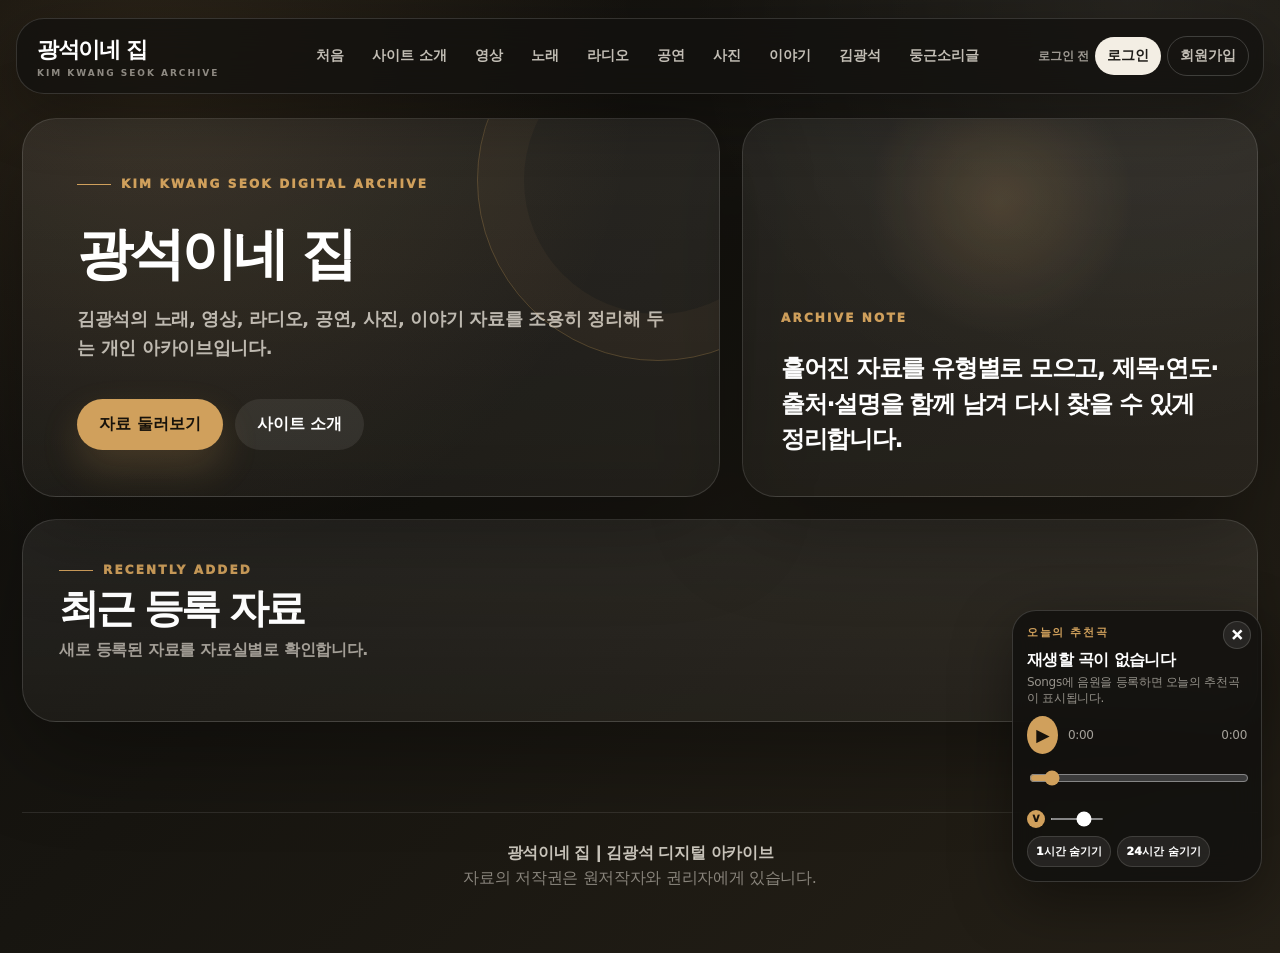
==== commit 4b3bf396: "Add files via upload" ====
--- a/index.html
+++ b/index.html
@@ -39,12 +39,12 @@
     })();
   </script>
   <title>광석이네 집 | 김광석 디지털 아카이브</title>
-  <link rel="stylesheet" href="style.css?v=board-url-no-share-v14" />
+  <link rel="stylesheet" href="style.css?v=concerts-recommend-v18" />
 
   <script>
     // v110: 영상글 수정 시 기존 영상 재생 정보 보존
     (function () {
-      var VALID = ["home","siteinfo","videos","songs","radios","photos","stories","about","oneum","loginRequired","login","signup","mypage","admin"];
+      var VALID = ["home","siteinfo","videos","songs","radios","concerts","photos","stories","about","oneum","loginRequired","login","signup","mypage","admin"];
       function qsa(sel){ return Array.prototype.slice.call(document.querySelectorAll(sel)); }
 
       function show(page) {
@@ -199,6 +199,7 @@
       <button data-page-fallback="videos" onclick="goPage('videos')">영상</button>
       <button data-page-fallback="songs" onclick="goPage('songs')">노래</button>
       <button data-page-fallback="radios" onclick="goPage('radios')">라디오</button>
+      <button data-page-fallback="concerts" onclick="goPage('concerts')">공연</button>
       <button data-page-fallback="photos" onclick="goPage('photos')">사진</button>
       <button data-page-fallback="stories" onclick="goPage('stories')">이야기</button>
       <button data-page-fallback="about" onclick="goPage('about')">김광석</button>
@@ -225,7 +226,7 @@
         <div class="home-v12-title-block">
           <p class="home-v12-kicker">KIM KWANG SEOK DIGITAL ARCHIVE</p>
           <h1 id="homeTitle">광석이네 집</h1>
-          <p id="homeDescription">김광석의 노래, 영상, 라디오, 사진, 이야기 자료를 조용히 정리해 두는 개인 아카이브입니다.</p>
+          <p id="homeDescription">김광석의 노래, 영상, 라디오, 공연, 사진, 이야기 자료를 조용히 정리해 두는 개인 아카이브입니다.</p>
           <div class="home-v12-actions">
             <button type="button" class="home-v12-primary" data-page-fallback="videos" onclick="goPage('videos')">자료 둘러보기</button>
             <button type="button" class="home-v12-secondary" data-page-fallback="siteinfo" onclick="goPage('siteinfo')">사이트 소개</button>
@@ -255,7 +256,7 @@
         <h1>사이트 안내</h1>
         <p>
           광석이네 집은 김광석을 기억하고 추억하기 위해 만든 개인형 디지털 아카이브입니다.
-          김광석 자료방에서 모아 온 자료와 기록을 바탕으로, 노래·영상·사진·라디오·글을 한곳에서 살펴볼 수 있도록 정리하고 있습니다.
+          김광석 자료방에서 모아 온 자료와 기록을 바탕으로, 노래·영상·라디오·공연·사진·글을 한곳에서 살펴볼 수 있도록 정리하고 있습니다.
         </p>
       </div>
 
@@ -267,7 +268,7 @@
             단순히 파일을 올려두는 곳이 아니라, 언제 어떤 자료인지, 어떤 맥락에서 남겨진 자료인지, 나중에 다시 찾을 때 어떤 단서가 필요한지를 함께 남기는 것을 목표로 합니다.
           </p>
           <p>
-            이곳의 중심은 ‘소장’보다 ‘기억’입니다. 노래 한 곡, 공연 영상 하나, 짧은 라디오 음성, 오래된 사진 한 장이라도 그 시대의 분위기와 사람들의 추억을 함께 남기는 방식으로 정리해 가고 있습니다.
+            이곳의 중심은 ‘소장’보다 ‘기억’입니다. 노래 한 곡, 공연 영상 하나, 짧은 라디오 음성, 공연 포스터와 음성 파일, 오래된 사진 한 장이라도 그 시대의 분위기와 사람들의 추억을 함께 남기는 방식으로 정리해 가고 있습니다.
           </p>
         </article>
 
@@ -286,7 +287,7 @@
             김광석의 노래는 많은 사람들에게 단순한 음악으로만 남아 있지 않습니다. 어떤 이에게는 청춘의 한 장면이고, 어떤 이에게는 외로웠던 밤을 견디게 해준 위로이며, 또 어떤 이에게는 말로 다 표현하지 못했던 마음을 대신 불러준 목소리입니다. 그의 노래는 화려하지 않았지만 진심이 있었고, 큰 소리로 외치지 않았지만 오래 남는 울림이 있었습니다. 그래서 사람들은 지금도 그의 노래를 다시 듣고, 그의 표정을 다시 바라보며, 그가 남긴 시간들을 조용히 되새깁니다.
           </p>
           <p>
-            광석이네 집은 그런 마음에서 출발했습니다. 흩어져 있는 김광석의 노래, 영상, 사진, 라디오 음성, 이야기와 기록들을 한곳에 모아두고, 누구나 편안하게 찾아와 보고 들을 수 있는 공간을 만들고자 했습니다. 오래된 무대 위의 모습, 라디오에서 흘러나오던 목소리, 앨범 속에 담긴 노래들, 그리고 그를 기억하는 여러 흔적들이 이곳에서 다시 하나의 이야기로 이어집니다.
+            광석이네 집은 그런 마음에서 출발했습니다. 흩어져 있는 김광석의 노래, 영상, 라디오 음성, 공연 자료, 사진, 이야기와 기록들을 한곳에 모아두고, 누구나 편안하게 찾아와 보고 들을 수 있는 공간을 만들고자 했습니다. 오래된 무대 위의 모습, 라디오에서 흘러나오던 목소리, 앨범 속에 담긴 노래들, 그리고 그를 기억하는 여러 흔적들이 이곳에서 다시 하나의 이야기로 이어집니다.
           </p>
           <p>
             이곳에서 김광석은 과거의 인물로만 머물지 않습니다. 그의 노래는 여전히 누군가의 하루에 닿고, 그의 목소리는 지금도 낯선 시간 속에서 위로가 됩니다. 어제의 기억이 오늘의 마음과 만나고, 오래된 노래가 새로운 사람에게 다시 전해지는 곳. 광석이네 집은 바로 그런 만남을 위해 마련된 공간입니다.
@@ -319,6 +320,7 @@
             <li><span class="site-storage-name">영상</span><span class="site-storage-desc">— 공연, 방송, 인터뷰 영상 자료</span></li>
             <li><span class="site-storage-name">노래</span><span class="site-storage-desc">— 앨범별 노래, 라이브 음원, 관련 설명</span></li>
             <li><span class="site-storage-name">라디오</span><span class="site-storage-desc">— 라디오 방송, 인터뷰, 음성 기록</span></li>
+            <li><span class="site-storage-name">공연</span><span class="site-storage-desc">— 공연 포스터, 공연 관련 기록, 공연 음성 파일</span></li>
             <li><span class="site-storage-name">사진</span><span class="site-storage-desc">— 사진, 이미지, 시기별 기록</span></li>
             <li><span class="site-storage-name">이야기</span><span class="site-storage-desc">— 글, 일기, 이야기 자료</span></li>
             <li><span class="site-storage-name">김광석</span><span class="site-storage-desc">— 김광석에 대한 설명과 정리 글</span></li>
@@ -423,6 +425,26 @@
           </select><select id="radiosCategoryFilter" onchange="loadContents()"><option value="">전체 카테고리</option></select></div>
       <div id="radioList" class="list-box"></div>
         <div id="radiosPagination" class="pagination"></div>
+    </section>
+
+    <section id="concerts" class="page content-page concerts-page">
+      <div class="page-title"><h1>공연</h1><p id="concertsDesc">김광석의 공연 포스터, 공연 관련 기록, 공연 음성 파일을 나누어 정리한 공간입니다.</p></div>
+      <div class="toolbar"><input id="concertsSearchInput" class="page-search-input" type="search" placeholder="공연 검색: 제목, 설명, 연도, 출처" oninput="loadContents()" />
+          <select id="concertsSortSelect" class="page-sort-select" onchange="resetPageAndReload('concerts')">
+            <option value="desc">최신 순</option>
+            <option value="asc">오래된 순</option>
+          </select><select id="concertsCategoryFilter" onchange="loadContents()"><option value="">전체 카테고리</option></select></div>
+      <div class="concerts-split-grid">
+        <section class="concerts-subsection concerts-poster-section">
+          <div class="concerts-subsection-head"><span>01</span><h2>포스터 및 공연 관련</h2><p>공연 포스터, 프로그램북, 안내문, 공연 기록을 모아둡니다.</p></div>
+          <div id="concertPosterList" class="card-grid concerts-poster-list"></div>
+        </section>
+        <section class="concerts-subsection concerts-audio-section">
+          <div class="concerts-subsection-head"><span>02</span><h2>공연 음성 파일</h2><p>공연 실황, 라이브 음성, 현장 녹음 자료를 모아둡니다.</p></div>
+          <div id="concertAudioList" class="list-box concerts-audio-list"></div>
+        </section>
+      </div>
+      <div id="concertsPagination" class="pagination"></div>
     </section>
 
     <section id="photos" class="page content-page">
@@ -519,6 +541,7 @@
         <button onclick="showAdminForm('photo')">사진 등록</button>
         <button onclick="showAdminForm('audio')">음원 등록</button>
         <button onclick="showAdminForm('radio')">라디오 등록</button>
+        <button onclick="showAdminForm('concertAudio')">공연 음성 등록</button>
         <button onclick="showAdminForm('oneum')">원음 글 등록</button>
         <button onclick="showAdminForm('manage')">자료 수정/삭제</button>
         <button onclick="showAdminForm('template')">템플릿/사이트 수정</button>
@@ -530,7 +553,7 @@
         <h2>각 페이지 글/사진 등록</h2>
         <input type="hidden" id="editContentId" value="" />
         <label>등록할 페이지</label>
-        <select id="contentCategory"><option value="videos">Videos</option><option value="songs">Songs</option><option value="radios">Radios</option><option value="photos">Photos</option><option value="stories">이야기</option><option value="about">About Seok</option></select>
+        <select id="contentCategory"><option value="videos">영상</option><option value="songs">노래</option><option value="radios">라디오</option><option value="concerts">공연</option><option value="photos">사진</option><option value="stories">이야기</option><option value="about">김광석</option></select>
         <label>자료 카테고리 <span class="helper-inline">Ctrl/⌘ 또는 Shift로 여러 개 선택</span></label>
         <select id="contentSubCategory" multiple size="5"></select>
         <input id="contentTitle" type="text" placeholder="제목" />
@@ -621,6 +644,23 @@
         <button type="button" id="saveRadioBtn">라디오 저장</button>
       </form>
 
+      <form id="adminConcertAudioForm" class="admin-form hidden">
+        <h2>공연 음성 등록</h2>
+        <p class="helper-text">공연 페이지의 ‘공연 음성 파일’ 영역에 들어갈 mp3/wav 자료를 등록합니다. URL 직접 입력도 가능합니다.</p>
+        <label>자료 카테고리 <span class="helper-inline">여러 개 선택 가능</span></label><select id="concertSubCategory" multiple size="5"></select>
+        <input id="concertTitle" type="text" placeholder="공연 음성 제목" />
+        <input id="concertFile" type="file" accept="audio/mpeg,audio/mp3,audio/wav,.mp3,.wav" />
+        <input id="concertFileUrl" type="url" placeholder="https:// 로 시작하는 공연 음성 링크를 입력하세요" />
+        <input id="concertYear" type="text" placeholder="공연 연도 예: 1995" />
+        <input id="concertSource" type="text" placeholder="출처 / 공연명 / 장소" />
+        <textarea id="concertDescription" placeholder="공연 음성 설명"></textarea>
+        <label>대표 이미지 또는 포스터 업로드</label>
+        <input id="concertImageFile" type="file" accept="image/*" />
+        <input id="concertImageUrl" type="url" placeholder="선택사항: 이미지 URL. 가능하면 위 사진 업로드를 사용하세요." />
+        <p class="helper-text">공연 포스터나 관련 이미지는 ‘각 페이지 글/사진 등록’에서 등록 페이지를 공연으로 선택해 올릴 수도 있습니다.</p>
+        <button type="button" id="saveConcertBtn">공연 음성 저장</button>
+      </form>
+
       <form id="adminOneumForm" class="admin-form hidden">
         <h2>원음 글 등록</h2>
         <input type="hidden" id="editOneumId" value="" />
@@ -653,7 +693,7 @@
 
       <section id="adminManageForm" class="admin-form hidden">
         <h2>자료 수정/삭제</h2>
-        <div class="toolbar"><select id="manageCategoryFilter" onchange="renderAdminManageList()"><option value="">전체</option><option value="videos">Videos</option><option value="songs">Songs</option><option value="radios">Radios</option><option value="photos">Photos</option><option value="stories">Stories</option><option value="about">About Seok</option><option value="oneum">Oneum</option></select><button type="button" onclick="loadContents()">새로고침</button></div>
+        <div class="toolbar"><select id="manageCategoryFilter" onchange="renderAdminManageList()"><option value="">전체</option><option value="videos">영상</option><option value="songs">노래</option><option value="radios">라디오</option><option value="concerts">공연</option><option value="photos">사진</option><option value="stories">이야기</option><option value="about">김광석</option><option value="oneum">둥근소리글</option></select><button type="button" onclick="loadContents()">새로고침</button></div>
         <div id="adminContentList" class="admin-list"></div>
       </section>
 
@@ -695,7 +735,8 @@
           <h3>페이지 설명 문구</h3>
         <textarea id="settingVideosDesc" placeholder="Videos 설명"></textarea>
         <textarea id="settingSongsDesc" placeholder="Songs 설명"></textarea>
-        <textarea id="settingRadiosDesc" placeholder="Radios 설명"></textarea>
+        <textarea id="settingRadiosDesc" placeholder="라디오 설명"></textarea>
+        <textarea id="settingConcertsDesc" placeholder="공연 설명"></textarea>
         <textarea id="settingPhotosDesc" placeholder="Photos 설명"></textarea>
         <textarea id="settingStoriesDesc" placeholder="이야기 설명"></textarea>
         <textarea id="settingAboutDesc" placeholder="About Seok 설명"></textarea>
@@ -703,7 +744,7 @@
 
         <h3>페이지 템플릿</h3>
         <label>변경할 페이지</label>
-        <select id="templatePage"><option value="home">Home</option><option value="videos">Videos</option><option value="songs">Songs</option><option value="radios">Radios</option><option value="photos">Photos</option><option value="stories">Stories</option><option value="about">About Seok</option><option value="oneum">Oneum</option></select>
+        <select id="templatePage"><option value="home">처음</option><option value="videos">영상</option><option value="songs">노래</option><option value="radios">라디오</option><option value="concerts">공연</option><option value="photos">사진</option><option value="stories">이야기</option><option value="about">김광석</option><option value="oneum">둥근소리글</option></select>
         <label>템플릿</label>
         <select id="templateType"><option value="card">카드형</option><option value="gallery">갤러리형</option><option value="list">리스트형</option><option value="timeline">연도별형</option><option value="wide">넓은 본문형</option></select>
         <button type="button" id="saveTemplateBtn">템플릿만 저장</button>
@@ -714,7 +755,7 @@
         <h2>페이지별 카테고리 만들기</h2>
         <p class="helper-text">예: Songs 페이지에 1집, 2집 / Videos 페이지에 공연, 방송, 인터뷰 등을 만들 수 있습니다.</p>
         <label>카테고리를 만들 페이지</label>
-        <select id="categoryPage"><option value="videos">Videos</option><option value="songs">Songs</option><option value="radios">Radios</option><option value="photos">Photos</option><option value="stories">Stories</option><option value="about">About Seok</option><option value="oneum">Oneum</option></select>
+        <select id="categoryPage"><option value="videos">영상</option><option value="songs">노래</option><option value="radios">라디오</option><option value="concerts">공연</option><option value="photos">사진</option><option value="stories">이야기</option><option value="about">김광석</option><option value="oneum">둥근소리글</option></select>
         <input id="newCategoryName" type="text" placeholder="새 카테고리 이름 예: 1집, 2집, 공연, 인터뷰" />
         <button type="button" id="saveCategoryBtn">카테고리 생성</button>
         <h3>현재 카테고리</h3>
@@ -753,8 +794,8 @@
       <div id="coverZoomCaption" class="cover-zoom-caption"></div>
     </div>
   </div>
-<div class="version-marker">v14-board-url-no-share-ui</div>
+<div class="version-marker">v18-concerts-recommend</div>
   <footer><p id="footerTitle">광석이네 집 | 김광석 디지털 아카이브</p><p>자료의 저작권은 원저작자와 권리자에게 있습니다.</p></footer>
-  <script type="module" src="app.js?v=home-menu-title-fix-v15"></script>
+  <script type="module" src="app.js?v=concerts-recommend-v18"></script>
 </body>
 </html>
--- a/style.css
+++ b/style.css
@@ -891,3 +891,140 @@
     min-height:auto!important;
   }
 }
+
+
+/* v17: 영상은 사이트 상세창 안에서만 재생되도록 브라우저 기본 전체화면 버튼을 숨깁니다. */
+.card-inline-video::-webkit-media-controls-fullscreen-button,
+.detail-inline-video::-webkit-media-controls-fullscreen-button,
+#contentDetailModal video::-webkit-media-controls-fullscreen-button {
+  display: none !important;
+}
+
+.detail-video-box,
+.detail-video-box .detail-inline-video {
+  max-width: 100%;
+}
+
+.detail-inline-video {
+  width: 100%;
+  max-height: min(68vh, 720px);
+  object-fit: contain;
+  background: #000;
+}
+
+/* v17-4x3: 영상 상세보기는 브라우저 전체화면이 아니라 사이트 안 4:3 박스에서 재생 */
+.detail-media-area:has(.detail-video-box) {
+  min-height: auto !important;
+  padding: 22px !important;
+  align-content: center !important;
+}
+
+.detail-video-box {
+  width: min(100%, 860px) !important;
+  aspect-ratio: 4 / 3 !important;
+  background: #000 !important;
+  border-radius: 20px !important;
+  overflow: hidden !important;
+  display: grid !important;
+  place-items: center !important;
+}
+
+.detail-video-box iframe,
+.detail-video-box .detail-inline-video,
+#contentDetailModal .detail-inline-video {
+  width: 100% !important;
+  height: 100% !important;
+  aspect-ratio: 4 / 3 !important;
+  max-height: none !important;
+  object-fit: contain !important;
+  background: #000 !important;
+  border-radius: 0 !important;
+}
+
+.video-quality-selector {
+  position: absolute !important;
+  left: 18px !important;
+  top: 18px !important;
+  z-index: 3 !important;
+}
+
+.card-inline-video {
+  aspect-ratio: 4 / 3 !important;
+  object-fit: contain !important;
+  background: #000 !important;
+}
+
+@media (max-width: 760px) {
+  .detail-video-box {
+    width: 100% !important;
+    aspect-ratio: 4 / 3 !important;
+  }
+  .detail-media-area:has(.detail-video-box) {
+    padding: 12px !important;
+  }
+}
+
+/* v18: 공연 페이지 + 홈 오늘의 추천곡 복구 */
+body:has(#home.active) .daily-player:not(.hidden):not(.closed){
+  display:block!important;
+}
+.concerts-split-grid{
+  display:grid;
+  grid-template-columns:minmax(0,1fr);
+  gap:22px;
+  margin-top:24px;
+}
+.concerts-subsection{
+  border:1px solid rgba(255,255,255,.13);
+  background:linear-gradient(180deg,rgba(255,255,255,.08),rgba(255,255,255,.035));
+  border-radius:30px;
+  padding:24px;
+  box-shadow:var(--shadow);
+}
+.concerts-subsection-head{
+  display:grid;
+  grid-template-columns:auto 1fr;
+  gap:6px 14px;
+  align-items:baseline;
+  margin-bottom:18px;
+  padding-bottom:14px;
+  border-bottom:1px solid rgba(255,255,255,.12);
+}
+.concerts-subsection-head span{
+  color:var(--accent);
+  font-size:12px;
+  font-weight:950;
+  letter-spacing:.14em;
+}
+.concerts-subsection-head h2{
+  margin:0;
+  font-size:24px;
+  letter-spacing:-.05em;
+}
+.concerts-subsection-head p{
+  grid-column:2;
+  margin:0;
+  color:var(--muted);
+  line-height:1.55;
+}
+.concerts-poster-list.card-grid{
+  grid-template-columns:repeat(auto-fit,minmax(220px,1fr));
+}
+.concerts-audio-list .audio-archive-card{
+  margin-bottom:14px;
+}
+.detail-concert-layout{
+  width:100%;
+  display:grid;
+  gap:18px;
+}
+.detail-concert-poster-box img{
+  max-height:58vh;
+  width:100%;
+  object-fit:contain;
+}
+@media (max-width:720px){
+  .concerts-subsection{padding:18px;border-radius:22px;}
+  .concerts-subsection-head{grid-template-columns:1fr;}
+  .concerts-subsection-head p{grid-column:1;}
+}
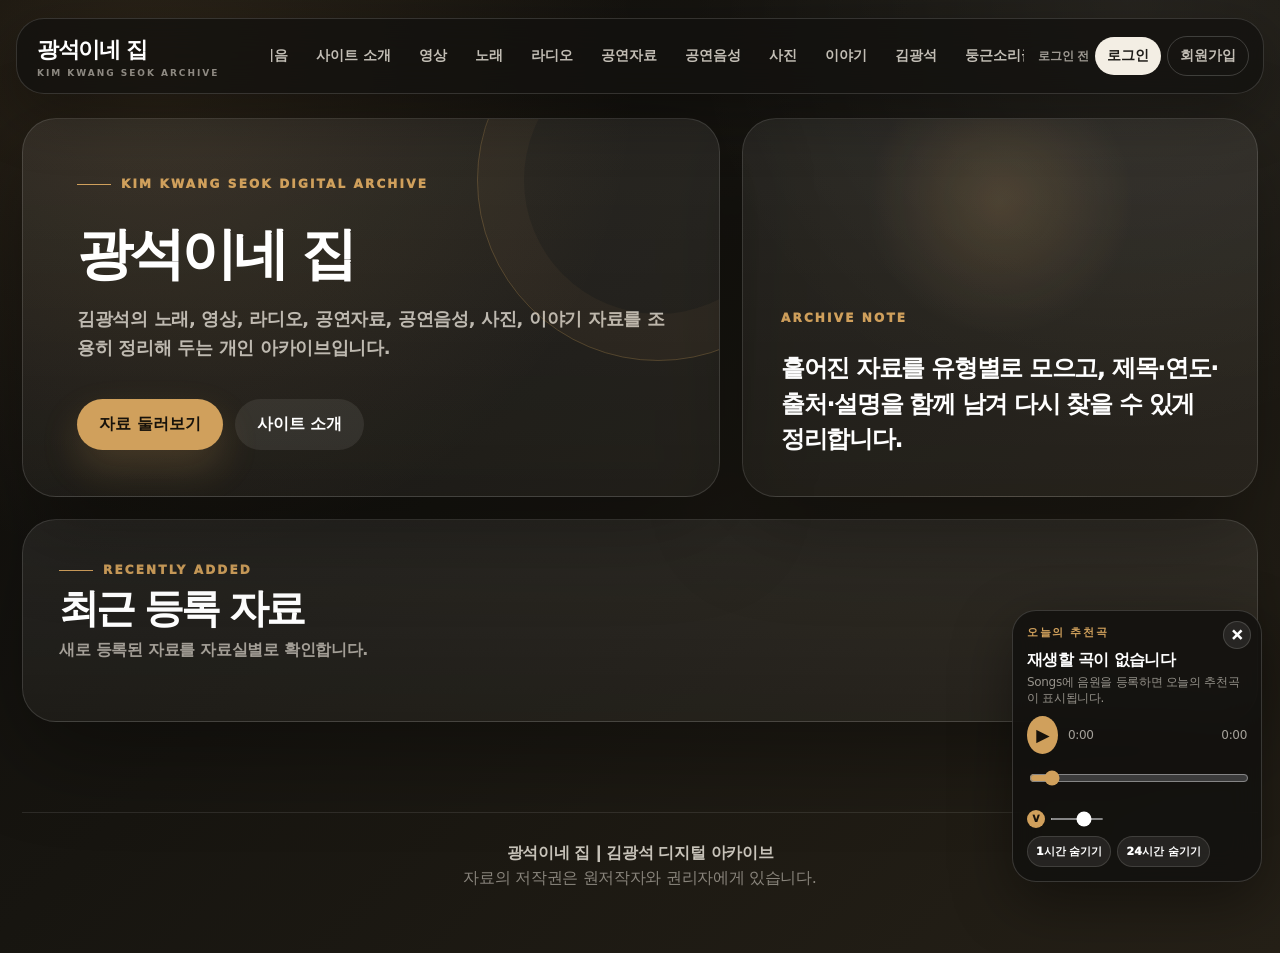
==== commit dc02745d: "Add files via upload" ====
--- a/index.html
+++ b/index.html
@@ -39,12 +39,12 @@
     })();
   </script>
   <title>광석이네 집 | 김광석 디지털 아카이브</title>
-  <link rel="stylesheet" href="style.css?v=concerts-recommend-v18" />
+  <link rel="stylesheet" href="style.css?v=concert-split-fullscreen-v19" />
 
   <script>
     // v110: 영상글 수정 시 기존 영상 재생 정보 보존
     (function () {
-      var VALID = ["home","siteinfo","videos","songs","radios","concerts","photos","stories","about","oneum","loginRequired","login","signup","mypage","admin"];
+      var VALID = ["home","siteinfo","videos","songs","radios","concerts","concertAudios","photos","stories","about","oneum","loginRequired","login","signup","mypage","admin"];
       function qsa(sel){ return Array.prototype.slice.call(document.querySelectorAll(sel)); }
 
       function show(page) {
@@ -199,7 +199,8 @@
       <button data-page-fallback="videos" onclick="goPage('videos')">영상</button>
       <button data-page-fallback="songs" onclick="goPage('songs')">노래</button>
       <button data-page-fallback="radios" onclick="goPage('radios')">라디오</button>
-      <button data-page-fallback="concerts" onclick="goPage('concerts')">공연</button>
+      <button data-page-fallback="concerts" onclick="goPage('concerts')">공연자료</button>
+      <button data-page-fallback="concertAudios" onclick="goPage('concertAudios')">공연음성</button>
       <button data-page-fallback="photos" onclick="goPage('photos')">사진</button>
       <button data-page-fallback="stories" onclick="goPage('stories')">이야기</button>
       <button data-page-fallback="about" onclick="goPage('about')">김광석</button>
@@ -226,7 +227,7 @@
         <div class="home-v12-title-block">
           <p class="home-v12-kicker">KIM KWANG SEOK DIGITAL ARCHIVE</p>
           <h1 id="homeTitle">광석이네 집</h1>
-          <p id="homeDescription">김광석의 노래, 영상, 라디오, 공연, 사진, 이야기 자료를 조용히 정리해 두는 개인 아카이브입니다.</p>
+          <p id="homeDescription">김광석의 노래, 영상, 라디오, 공연자료, 공연음성, 사진, 이야기 자료를 조용히 정리해 두는 개인 아카이브입니다.</p>
           <div class="home-v12-actions">
             <button type="button" class="home-v12-primary" data-page-fallback="videos" onclick="goPage('videos')">자료 둘러보기</button>
             <button type="button" class="home-v12-secondary" data-page-fallback="siteinfo" onclick="goPage('siteinfo')">사이트 소개</button>
@@ -256,7 +257,7 @@
         <h1>사이트 안내</h1>
         <p>
           광석이네 집은 김광석을 기억하고 추억하기 위해 만든 개인형 디지털 아카이브입니다.
-          김광석 자료방에서 모아 온 자료와 기록을 바탕으로, 노래·영상·라디오·공연·사진·글을 한곳에서 살펴볼 수 있도록 정리하고 있습니다.
+          김광석 자료방에서 모아 온 자료와 기록을 바탕으로, 노래·영상·라디오·공연자료·공연음성·사진·글을 한곳에서 살펴볼 수 있도록 정리하고 있습니다.
         </p>
       </div>
 
@@ -268,7 +269,7 @@
             단순히 파일을 올려두는 곳이 아니라, 언제 어떤 자료인지, 어떤 맥락에서 남겨진 자료인지, 나중에 다시 찾을 때 어떤 단서가 필요한지를 함께 남기는 것을 목표로 합니다.
           </p>
           <p>
-            이곳의 중심은 ‘소장’보다 ‘기억’입니다. 노래 한 곡, 공연 영상 하나, 짧은 라디오 음성, 공연 포스터와 음성 파일, 오래된 사진 한 장이라도 그 시대의 분위기와 사람들의 추억을 함께 남기는 방식으로 정리해 가고 있습니다.
+            이곳의 중심은 ‘소장’보다 ‘기억’입니다. 노래 한 곡, 공연 영상 하나, 짧은 라디오 음성, 공연 포스터와 공연 음성 파일, 오래된 사진 한 장이라도 그 시대의 분위기와 사람들의 추억을 함께 남기는 방식으로 정리해 가고 있습니다.
           </p>
         </article>
 
@@ -287,7 +288,7 @@
             김광석의 노래는 많은 사람들에게 단순한 음악으로만 남아 있지 않습니다. 어떤 이에게는 청춘의 한 장면이고, 어떤 이에게는 외로웠던 밤을 견디게 해준 위로이며, 또 어떤 이에게는 말로 다 표현하지 못했던 마음을 대신 불러준 목소리입니다. 그의 노래는 화려하지 않았지만 진심이 있었고, 큰 소리로 외치지 않았지만 오래 남는 울림이 있었습니다. 그래서 사람들은 지금도 그의 노래를 다시 듣고, 그의 표정을 다시 바라보며, 그가 남긴 시간들을 조용히 되새깁니다.
           </p>
           <p>
-            광석이네 집은 그런 마음에서 출발했습니다. 흩어져 있는 김광석의 노래, 영상, 라디오 음성, 공연 자료, 사진, 이야기와 기록들을 한곳에 모아두고, 누구나 편안하게 찾아와 보고 들을 수 있는 공간을 만들고자 했습니다. 오래된 무대 위의 모습, 라디오에서 흘러나오던 목소리, 앨범 속에 담긴 노래들, 그리고 그를 기억하는 여러 흔적들이 이곳에서 다시 하나의 이야기로 이어집니다.
+            광석이네 집은 그런 마음에서 출발했습니다. 흩어져 있는 김광석의 노래, 영상, 라디오 음성, 공연 자료, 공연 음성, 사진, 이야기와 기록들을 한곳에 모아두고, 누구나 편안하게 찾아와 보고 들을 수 있는 공간을 만들고자 했습니다. 오래된 무대 위의 모습, 라디오에서 흘러나오던 목소리, 앨범 속에 담긴 노래들, 그리고 그를 기억하는 여러 흔적들이 이곳에서 다시 하나의 이야기로 이어집니다.
           </p>
           <p>
             이곳에서 김광석은 과거의 인물로만 머물지 않습니다. 그의 노래는 여전히 누군가의 하루에 닿고, 그의 목소리는 지금도 낯선 시간 속에서 위로가 됩니다. 어제의 기억이 오늘의 마음과 만나고, 오래된 노래가 새로운 사람에게 다시 전해지는 곳. 광석이네 집은 바로 그런 만남을 위해 마련된 공간입니다.
@@ -320,7 +321,8 @@
             <li><span class="site-storage-name">영상</span><span class="site-storage-desc">— 공연, 방송, 인터뷰 영상 자료</span></li>
             <li><span class="site-storage-name">노래</span><span class="site-storage-desc">— 앨범별 노래, 라이브 음원, 관련 설명</span></li>
             <li><span class="site-storage-name">라디오</span><span class="site-storage-desc">— 라디오 방송, 인터뷰, 음성 기록</span></li>
-            <li><span class="site-storage-name">공연</span><span class="site-storage-desc">— 공연 포스터, 공연 관련 기록, 공연 음성 파일</span></li>
+            <li><span class="site-storage-name">공연자료</span><span class="site-storage-desc">— 공연 포스터, 프로그램북, 공연 관련 기록</span></li>
+            <li><span class="site-storage-name">공연음성</span><span class="site-storage-desc">— 공연 실황, 라이브 음성, 현장 녹음 자료</span></li>
             <li><span class="site-storage-name">사진</span><span class="site-storage-desc">— 사진, 이미지, 시기별 기록</span></li>
             <li><span class="site-storage-name">이야기</span><span class="site-storage-desc">— 글, 일기, 이야기 자료</span></li>
             <li><span class="site-storage-name">김광석</span><span class="site-storage-desc">— 김광석에 대한 설명과 정리 글</span></li>
@@ -427,24 +429,26 @@
         <div id="radiosPagination" class="pagination"></div>
     </section>
 
-    <section id="concerts" class="page content-page concerts-page">
-      <div class="page-title"><h1>공연</h1><p id="concertsDesc">김광석의 공연 포스터, 공연 관련 기록, 공연 음성 파일을 나누어 정리한 공간입니다.</p></div>
-      <div class="toolbar"><input id="concertsSearchInput" class="page-search-input" type="search" placeholder="공연 검색: 제목, 설명, 연도, 출처" oninput="loadContents()" />
+    <section id="concerts" class="page content-page concerts-page concerts-poster-page">
+      <div class="page-title"><h1>공연자료</h1><p id="concertsDesc">김광석의 공연 포스터, 프로그램북, 안내문, 공연 관련 기록을 모아둔 공간입니다.</p></div>
+      <div class="toolbar"><input id="concertsSearchInput" class="page-search-input" type="search" placeholder="공연자료 검색: 제목, 설명, 연도, 출처" oninput="loadContents()" />
           <select id="concertsSortSelect" class="page-sort-select" onchange="resetPageAndReload('concerts')">
             <option value="desc">최신 순</option>
             <option value="asc">오래된 순</option>
           </select><select id="concertsCategoryFilter" onchange="loadContents()"><option value="">전체 카테고리</option></select></div>
-      <div class="concerts-split-grid">
-        <section class="concerts-subsection concerts-poster-section">
-          <div class="concerts-subsection-head"><span>01</span><h2>포스터 및 공연 관련</h2><p>공연 포스터, 프로그램북, 안내문, 공연 기록을 모아둡니다.</p></div>
-          <div id="concertPosterList" class="card-grid concerts-poster-list"></div>
-        </section>
-        <section class="concerts-subsection concerts-audio-section">
-          <div class="concerts-subsection-head"><span>02</span><h2>공연 음성 파일</h2><p>공연 실황, 라이브 음성, 현장 녹음 자료를 모아둡니다.</p></div>
-          <div id="concertAudioList" class="list-box concerts-audio-list"></div>
-        </section>
-      </div>
+      <div id="concertPosterList" class="card-grid concerts-poster-list"></div>
       <div id="concertsPagination" class="pagination"></div>
+    </section>
+
+    <section id="concertAudios" class="page content-page concerts-audio-page">
+      <div class="page-title"><h1>공연음성</h1><p id="concertAudiosDesc">김광석의 공연 실황, 라이브 음성, 현장 녹음 자료를 모아둔 공간입니다.</p></div>
+      <div class="toolbar"><input id="concertAudiosSearchInput" class="page-search-input" type="search" placeholder="공연음성 검색: 제목, 설명, 연도, 출처" oninput="loadContents()" />
+          <select id="concertAudiosSortSelect" class="page-sort-select" onchange="resetPageAndReload('concertAudios')">
+            <option value="desc">최신 순</option>
+            <option value="asc">오래된 순</option>
+          </select><select id="concertAudiosCategoryFilter" onchange="loadContents()"><option value="">전체 카테고리</option></select></div>
+      <div id="concertAudioList" class="list-box concerts-audio-list"></div>
+      <div id="concertAudiosPagination" class="pagination"></div>
     </section>
 
     <section id="photos" class="page content-page">
@@ -553,7 +557,7 @@
         <h2>각 페이지 글/사진 등록</h2>
         <input type="hidden" id="editContentId" value="" />
         <label>등록할 페이지</label>
-        <select id="contentCategory"><option value="videos">영상</option><option value="songs">노래</option><option value="radios">라디오</option><option value="concerts">공연</option><option value="photos">사진</option><option value="stories">이야기</option><option value="about">김광석</option></select>
+        <select id="contentCategory"><option value="videos">영상</option><option value="songs">노래</option><option value="radios">라디오</option><option value="concerts">공연자료</option><option value="photos">사진</option><option value="stories">이야기</option><option value="about">김광석</option></select>
         <label>자료 카테고리 <span class="helper-inline">Ctrl/⌘ 또는 Shift로 여러 개 선택</span></label>
         <select id="contentSubCategory" multiple size="5"></select>
         <input id="contentTitle" type="text" placeholder="제목" />
@@ -646,7 +650,7 @@
 
       <form id="adminConcertAudioForm" class="admin-form hidden">
         <h2>공연 음성 등록</h2>
-        <p class="helper-text">공연 페이지의 ‘공연 음성 파일’ 영역에 들어갈 mp3/wav 자료를 등록합니다. URL 직접 입력도 가능합니다.</p>
+        <p class="helper-text">공연음성 페이지에 들어갈 mp3/wav 자료를 등록합니다. URL 직접 입력도 가능합니다.</p>
         <label>자료 카테고리 <span class="helper-inline">여러 개 선택 가능</span></label><select id="concertSubCategory" multiple size="5"></select>
         <input id="concertTitle" type="text" placeholder="공연 음성 제목" />
         <input id="concertFile" type="file" accept="audio/mpeg,audio/mp3,audio/wav,.mp3,.wav" />
@@ -657,7 +661,7 @@
         <label>대표 이미지 또는 포스터 업로드</label>
         <input id="concertImageFile" type="file" accept="image/*" />
         <input id="concertImageUrl" type="url" placeholder="선택사항: 이미지 URL. 가능하면 위 사진 업로드를 사용하세요." />
-        <p class="helper-text">공연 포스터나 관련 이미지는 ‘각 페이지 글/사진 등록’에서 등록 페이지를 공연으로 선택해 올릴 수도 있습니다.</p>
+        <p class="helper-text">공연 포스터나 관련 이미지는 ‘각 페이지 글/사진 등록’에서 등록 페이지를 공연자료로 선택해 올릴 수 있습니다.</p>
         <button type="button" id="saveConcertBtn">공연 음성 저장</button>
       </form>
 
@@ -693,7 +697,7 @@
 
       <section id="adminManageForm" class="admin-form hidden">
         <h2>자료 수정/삭제</h2>
-        <div class="toolbar"><select id="manageCategoryFilter" onchange="renderAdminManageList()"><option value="">전체</option><option value="videos">영상</option><option value="songs">노래</option><option value="radios">라디오</option><option value="concerts">공연</option><option value="photos">사진</option><option value="stories">이야기</option><option value="about">김광석</option><option value="oneum">둥근소리글</option></select><button type="button" onclick="loadContents()">새로고침</button></div>
+        <div class="toolbar"><select id="manageCategoryFilter" onchange="renderAdminManageList()"><option value="">전체</option><option value="videos">영상</option><option value="songs">노래</option><option value="radios">라디오</option><option value="concerts">공연자료</option><option value="photos">사진</option><option value="stories">이야기</option><option value="about">김광석</option><option value="oneum">둥근소리글</option></select><button type="button" onclick="loadContents()">새로고침</button></div>
         <div id="adminContentList" class="admin-list"></div>
       </section>
 
@@ -736,7 +740,8 @@
         <textarea id="settingVideosDesc" placeholder="Videos 설명"></textarea>
         <textarea id="settingSongsDesc" placeholder="Songs 설명"></textarea>
         <textarea id="settingRadiosDesc" placeholder="라디오 설명"></textarea>
-        <textarea id="settingConcertsDesc" placeholder="공연 설명"></textarea>
+        <textarea id="settingConcertsDesc" placeholder="공연자료 설명"></textarea>
+        <textarea id="settingConcertAudiosDesc" placeholder="공연음성 설명"></textarea>
         <textarea id="settingPhotosDesc" placeholder="Photos 설명"></textarea>
         <textarea id="settingStoriesDesc" placeholder="이야기 설명"></textarea>
         <textarea id="settingAboutDesc" placeholder="About Seok 설명"></textarea>
@@ -744,7 +749,7 @@
 
         <h3>페이지 템플릿</h3>
         <label>변경할 페이지</label>
-        <select id="templatePage"><option value="home">처음</option><option value="videos">영상</option><option value="songs">노래</option><option value="radios">라디오</option><option value="concerts">공연</option><option value="photos">사진</option><option value="stories">이야기</option><option value="about">김광석</option><option value="oneum">둥근소리글</option></select>
+        <select id="templatePage"><option value="home">처음</option><option value="videos">영상</option><option value="songs">노래</option><option value="radios">라디오</option><option value="concerts">공연자료</option><option value="photos">사진</option><option value="stories">이야기</option><option value="about">김광석</option><option value="oneum">둥근소리글</option></select>
         <label>템플릿</label>
         <select id="templateType"><option value="card">카드형</option><option value="gallery">갤러리형</option><option value="list">리스트형</option><option value="timeline">연도별형</option><option value="wide">넓은 본문형</option></select>
         <button type="button" id="saveTemplateBtn">템플릿만 저장</button>
@@ -755,7 +760,7 @@
         <h2>페이지별 카테고리 만들기</h2>
         <p class="helper-text">예: Songs 페이지에 1집, 2집 / Videos 페이지에 공연, 방송, 인터뷰 등을 만들 수 있습니다.</p>
         <label>카테고리를 만들 페이지</label>
-        <select id="categoryPage"><option value="videos">영상</option><option value="songs">노래</option><option value="radios">라디오</option><option value="concerts">공연</option><option value="photos">사진</option><option value="stories">이야기</option><option value="about">김광석</option><option value="oneum">둥근소리글</option></select>
+        <select id="categoryPage"><option value="videos">영상</option><option value="songs">노래</option><option value="radios">라디오</option><option value="concerts">공연자료</option><option value="photos">사진</option><option value="stories">이야기</option><option value="about">김광석</option><option value="oneum">둥근소리글</option></select>
         <input id="newCategoryName" type="text" placeholder="새 카테고리 이름 예: 1집, 2집, 공연, 인터뷰" />
         <button type="button" id="saveCategoryBtn">카테고리 생성</button>
         <h3>현재 카테고리</h3>
@@ -794,8 +799,8 @@
       <div id="coverZoomCaption" class="cover-zoom-caption"></div>
     </div>
   </div>
-<div class="version-marker">v18-concerts-recommend</div>
+<div class="version-marker">v19-concert-split-fullscreen</div>
   <footer><p id="footerTitle">광석이네 집 | 김광석 디지털 아카이브</p><p>자료의 저작권은 원저작자와 권리자에게 있습니다.</p></footer>
-  <script type="module" src="app.js?v=concerts-recommend-v18"></script>
+  <script type="module" src="app.js?v=concert-split-fullscreen-v19"></script>
 </body>
 </html>
--- a/style.css
+++ b/style.css
@@ -893,13 +893,7 @@
 }
 
 
-/* v17: 영상은 사이트 상세창 안에서만 재생되도록 브라우저 기본 전체화면 버튼을 숨깁니다. */
-.card-inline-video::-webkit-media-controls-fullscreen-button,
-.detail-inline-video::-webkit-media-controls-fullscreen-button,
-#contentDetailModal video::-webkit-media-controls-fullscreen-button {
-  display: none !important;
-}
-
+/* v19: 영상은 상세창에서는 4:3으로 보이고, 사용자가 누르면 브라우저 전체화면도 가능합니다. */
 .detail-video-box,
 .detail-video-box .detail-inline-video {
   max-width: 100%;
@@ -912,7 +906,7 @@
   background: #000;
 }
 
-/* v17-4x3: 영상 상세보기는 브라우저 전체화면이 아니라 사이트 안 4:3 박스에서 재생 */
+/* v19: 영상 상세보기는 사이트 안에서 4:3으로 재생하고, 기본 전체화면 버튼은 유지 */
 .detail-media-area:has(.detail-video-box) {
   min-height: auto !important;
   padding: 22px !important;
@@ -1028,3 +1022,25 @@
   .concerts-subsection-head{grid-template-columns:1fr;}
   .concerts-subsection-head p{grid-column:1;}
 }
+
+
+/* v19: 영상 전체화면 진입 시에도 원본 비율을 유지하고 검은 여백으로 보정 */
+#contentDetailModal video:fullscreen,
+#contentDetailModal video:-webkit-full-screen,
+.card-inline-video:fullscreen,
+.card-inline-video:-webkit-full-screen {
+  width: 100vw !important;
+  height: 100vh !important;
+  max-width: 100vw !important;
+  max-height: 100vh !important;
+  aspect-ratio: auto !important;
+  object-fit: contain !important;
+  background: #000 !important;
+  border-radius: 0 !important;
+}
+
+/* v19: 공연자료와 공연음성은 서로 다른 페이지로 분리 */
+.concerts-poster-page .concerts-poster-list,
+.concerts-audio-page .concerts-audio-list {
+  margin-top: 18px;
+}
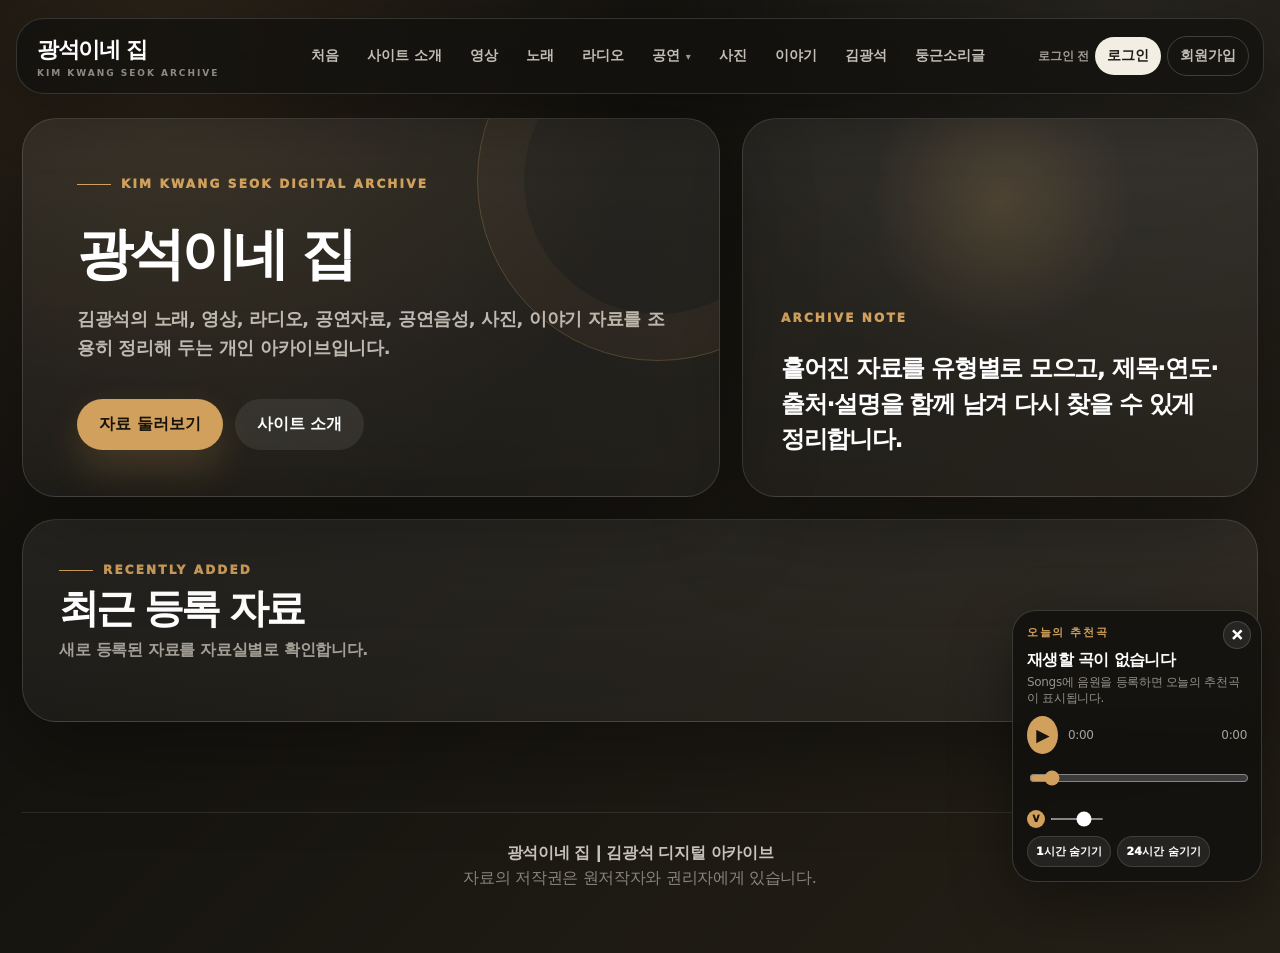
==== commit 6a1dc2d4: "Add files via upload" ====
--- a/index.html
+++ b/index.html
@@ -39,7 +39,7 @@
     })();
   </script>
   <title>광석이네 집 | 김광석 디지털 아카이브</title>
-  <link rel="stylesheet" href="style.css?v=concert-split-fullscreen-v19" />
+  <link rel="stylesheet" href="style.css?v=concert-dropdown-v20" />
 
   <script>
     // v110: 영상글 수정 시 기존 영상 재생 정보 보존
@@ -199,8 +199,13 @@
       <button data-page-fallback="videos" onclick="goPage('videos')">영상</button>
       <button data-page-fallback="songs" onclick="goPage('songs')">노래</button>
       <button data-page-fallback="radios" onclick="goPage('radios')">라디오</button>
-      <button data-page-fallback="concerts" onclick="goPage('concerts')">공연자료</button>
-      <button data-page-fallback="concertAudios" onclick="goPage('concertAudios')">공연음성</button>
+      <div class="nav-dropdown concert-nav-dropdown">
+        <button type="button" class="nav-dropdown-trigger" aria-haspopup="true" aria-expanded="false">공연</button>
+        <div class="nav-dropdown-menu" role="menu" aria-label="공연 하위 메뉴">
+          <button type="button" role="menuitem" data-page-fallback="concerts" onclick="goPage('concerts')">공연자료</button>
+          <button type="button" role="menuitem" data-page-fallback="concertAudios" onclick="goPage('concertAudios')">공연음성</button>
+        </div>
+      </div>
       <button data-page-fallback="photos" onclick="goPage('photos')">사진</button>
       <button data-page-fallback="stories" onclick="goPage('stories')">이야기</button>
       <button data-page-fallback="about" onclick="goPage('about')">김광석</button>
@@ -799,8 +804,8 @@
       <div id="coverZoomCaption" class="cover-zoom-caption"></div>
     </div>
   </div>
-<div class="version-marker">v19-concert-split-fullscreen</div>
+<div class="version-marker">v20-concert-dropdown-menu</div>
   <footer><p id="footerTitle">광석이네 집 | 김광석 디지털 아카이브</p><p>자료의 저작권은 원저작자와 권리자에게 있습니다.</p></footer>
-  <script type="module" src="app.js?v=concert-split-fullscreen-v19"></script>
+  <script type="module" src="app.js?v=concert-dropdown-v20"></script>
 </body>
 </html>
--- a/style.css
+++ b/style.css
@@ -75,7 +75,7 @@
 .logo{display:flex;flex-direction:column;gap:3px;user-select:none;min-width:0}
 .logo strong{font-size:22px;font-weight:950;letter-spacing:-.06em;color:#fff}
 .logo small{font-size:9px;letter-spacing:.22em;color:rgba(243,238,228,.54);font-weight:800}
-#siteNav{display:flex;align-items:center;gap:4px;justify-content:center;min-width:0;overflow:auto;scrollbar-width:none}
+#siteNav{display:flex;align-items:center;gap:4px;justify-content:center;min-width:0;overflow:visible;scrollbar-width:none}
 #siteNav::-webkit-scrollbar{display:none}
 #siteNav button,.auth-area button,.mobile-menu-toggle{
   border:0;border-radius:999px;padding:10px 12px;
@@ -88,6 +88,73 @@
 #signupBtn{border:1px solid rgba(255,255,255,.18)}
 #logoutBtn{background:rgba(181,72,72,.15);color:#ffd4d4}
 .mobile-menu-toggle{display:none;border:1px solid rgba(255,255,255,.16)}
+
+/* v20: 공연 메뉴 드롭다운 */
+.nav-dropdown{
+  position:relative;
+  display:inline-flex;
+  align-items:center;
+  flex:0 0 auto;
+}
+.nav-dropdown-trigger{
+  display:inline-flex;
+  align-items:center;
+  gap:6px;
+}
+.nav-dropdown-trigger::after{
+  content:"▾";
+  font-size:10px;
+  line-height:1;
+  color:rgba(243,238,228,.62);
+  transform:translateY(1px);
+}
+.nav-dropdown-menu{
+  position:absolute;
+  left:50%;
+  top:calc(100% + 10px);
+  min-width:148px;
+  display:grid;
+  gap:5px;
+  padding:8px;
+  border:1px solid rgba(255,255,255,.16);
+  border-radius:18px;
+  background:rgba(18,17,15,.94);
+  box-shadow:0 18px 50px rgba(0,0,0,.36);
+  backdrop-filter:blur(16px);
+  transform:translateX(-50%) translateY(6px);
+  opacity:0;
+  visibility:hidden;
+  pointer-events:none;
+  transition:opacity .16s ease, transform .16s ease, visibility .16s ease;
+  z-index:1010;
+}
+.nav-dropdown:hover .nav-dropdown-menu,
+.nav-dropdown:focus-within .nav-dropdown-menu{
+  opacity:1;
+  visibility:visible;
+  pointer-events:auto;
+  transform:translateX(-50%) translateY(0);
+}
+.nav-dropdown-menu::before{
+  content:"";
+  position:absolute;
+  left:0;
+  right:0;
+  top:-12px;
+  height:12px;
+}
+#siteNav .nav-dropdown-menu button{
+  width:100%;
+  justify-content:flex-start;
+  text-align:left;
+  border-radius:12px;
+  padding:10px 12px;
+  color:rgba(243,238,228,.86);
+}
+#siteNav .nav-dropdown-menu button:hover{
+  background:rgba(208,160,92,.16);
+  color:#fff;
+}
 
 /* Home */
 .restart-home-page{padding-top:6px}
@@ -281,7 +348,7 @@
 footer{width:min(1360px,calc(100% - 44px));margin:0 auto 34px;padding:26px;text-align:center;color:rgba(243,238,228,.5);border-top:1px solid rgba(255,255,255,.1)}footer p{margin:4px 0}#footerTitle{font-weight:950;color:rgba(243,238,228,.8)}
 
 @media (max-width:1100px){
-  .site-header{grid-template-columns:1fr auto;align-items:center}.mobile-menu-toggle{display:inline-flex}.auth-area{grid-column:1/-1;justify-content:flex-start;overflow:auto;padding-top:10px;border-top:1px solid rgba(255,255,255,.08)}#siteNav{display:none;grid-column:1/-1;justify-content:flex-start;flex-wrap:wrap;padding-top:10px;border-top:1px solid rgba(255,255,255,.08)}body.mobile-nav-open #siteNav{display:flex}.restart-hero{grid-template-columns:1fr}.restart-hero-right{min-height:520px}.restart-room-strip{grid-template-columns:repeat(3,minmax(0,1fr))}.card-grid,.latest-category-grid,.text-archive-grid{grid-template-columns:repeat(2,minmax(0,1fr))}.restart-statement{grid-template-columns:1fr}.toolbar{grid-template-columns:1fr 1fr}.detail-modal-inner{grid-template-columns:1fr}.playlist-player{right:18px;bottom:330px}.site-guide-grid{grid-template-columns:1fr}.design-grid{grid-template-columns:1fr}
+  .site-header{grid-template-columns:1fr auto;align-items:center}.mobile-menu-toggle{display:inline-flex}.auth-area{grid-column:1/-1;justify-content:flex-start;overflow:auto;padding-top:10px;border-top:1px solid rgba(255,255,255,.08)}#siteNav{display:none;grid-column:1/-1;justify-content:flex-start;flex-wrap:wrap;padding-top:10px;border-top:1px solid rgba(255,255,255,.08);overflow:visible}body.mobile-nav-open #siteNav{display:flex}.restart-hero{grid-template-columns:1fr}.restart-hero-right{min-height:520px}.restart-room-strip{grid-template-columns:repeat(3,minmax(0,1fr))}.card-grid,.latest-category-grid,.text-archive-grid{grid-template-columns:repeat(2,minmax(0,1fr))}.restart-statement{grid-template-columns:1fr}.toolbar{grid-template-columns:1fr 1fr}.detail-modal-inner{grid-template-columns:1fr}.playlist-player{right:18px;bottom:330px}.site-guide-grid{grid-template-columns:1fr}.design-grid{grid-template-columns:1fr}
 }
 @media (max-width:700px){
   :root{--header-h:64px}main{width:min(100% - 24px,680px);padding-top:132px}.site-header{top:10px;width:calc(100% - 20px);border-radius:22px;padding:12px}.logo strong{font-size:20px}.restart-hero-left{padding:34px 24px}.restart-hero h1{font-size:56px}.restart-hero p{font-size:17px}.restart-search-panel,.restart-room-strip,.card-grid,.latest-category-grid,.text-archive-grid{grid-template-columns:1fr}.archive-index-card{min-height:480px}.restart-record-stage{width:210px;height:210px}.restart-statement,.restart-latest-section,.content-page,#admin,.auth-page{padding:24px;border-radius:26px}.toolbar{grid-template-columns:1fr}.list-item,.audio-archive-shell{grid-template-columns:1fr}.list-item img,.audio-archive-cover{width:100%;height:auto;aspect-ratio:1/1}.page-title h1{font-size:44px}.daily-player{width:calc(50% - 22px);right:12px;bottom:12px}.playlist-player{right:calc(50% + 10px);bottom:12px}.daily-hide-options{display:none}.daily-player-card{border-radius:18px;padding:10px}.daily-player-title{font-size:13px}.daily-player-sub{display:none}.detail-modal{padding:12px}.detail-text-area{padding:30px 22px}.detail-media-area{padding:18px;min-height:240px}.detail-text-area h2{font-size:30px}.inline-field,.form-two-col{grid-template-columns:1fr}.admin-row{display:grid}.admin-row-actions{justify-content:flex-start}
@@ -1044,3 +1111,35 @@
 .concerts-audio-page .concerts-audio-list {
   margin-top: 18px;
 }
+
+
+/* v20: 모바일에서는 공연 하위 메뉴를 펼친 형태로 표시 */
+@media (max-width:1100px){
+  #siteNav .nav-dropdown{
+    display:grid;
+    width:auto;
+  }
+  #siteNav .nav-dropdown-trigger{
+    justify-content:flex-start;
+  }
+  #siteNav .nav-dropdown-menu{
+    position:static;
+    left:auto;
+    top:auto;
+    min-width:0;
+    margin-top:6px;
+    padding:6px;
+    transform:none;
+    opacity:1;
+    visibility:visible;
+    pointer-events:auto;
+    background:rgba(255,255,255,.05);
+    box-shadow:none;
+    border-radius:16px;
+  }
+  #siteNav .nav-dropdown-menu::before{display:none;}
+  #siteNav .nav-dropdown-menu button{
+    font-size:13px;
+    padding:9px 11px;
+  }
+}
